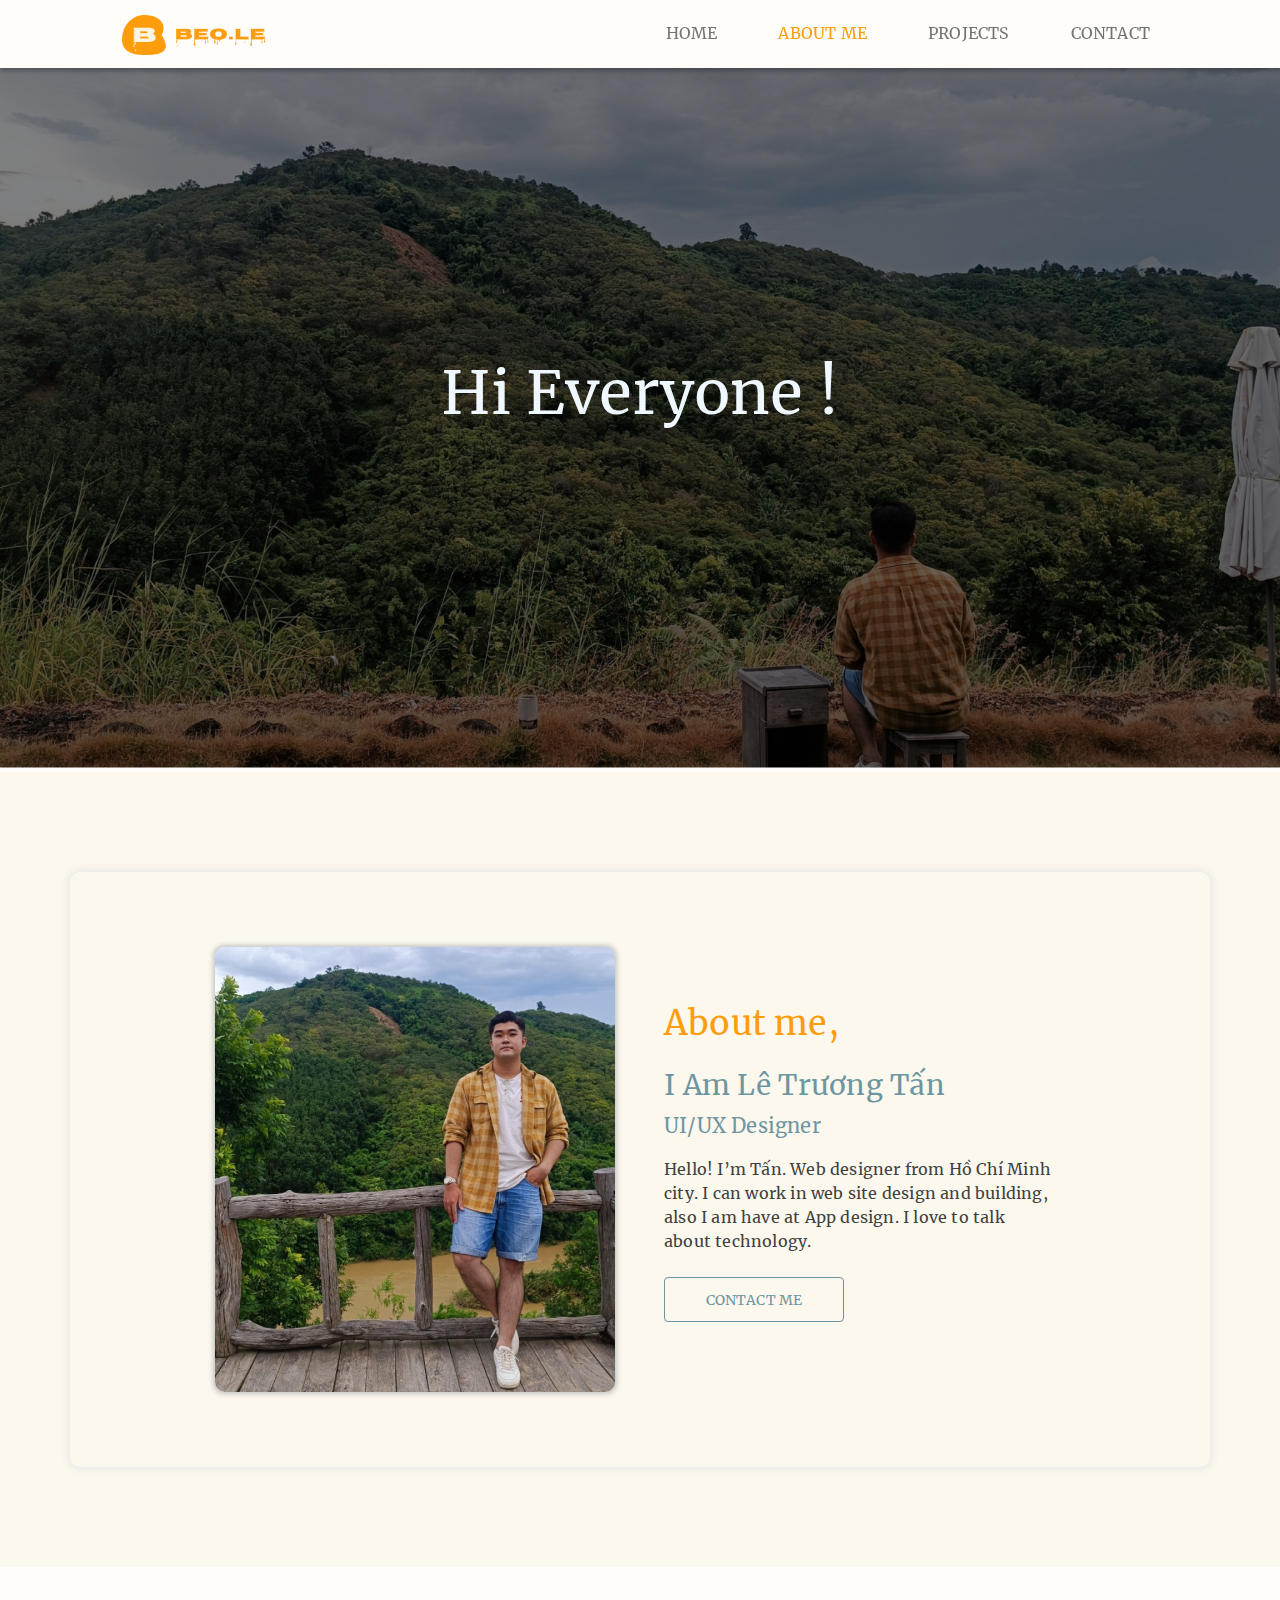
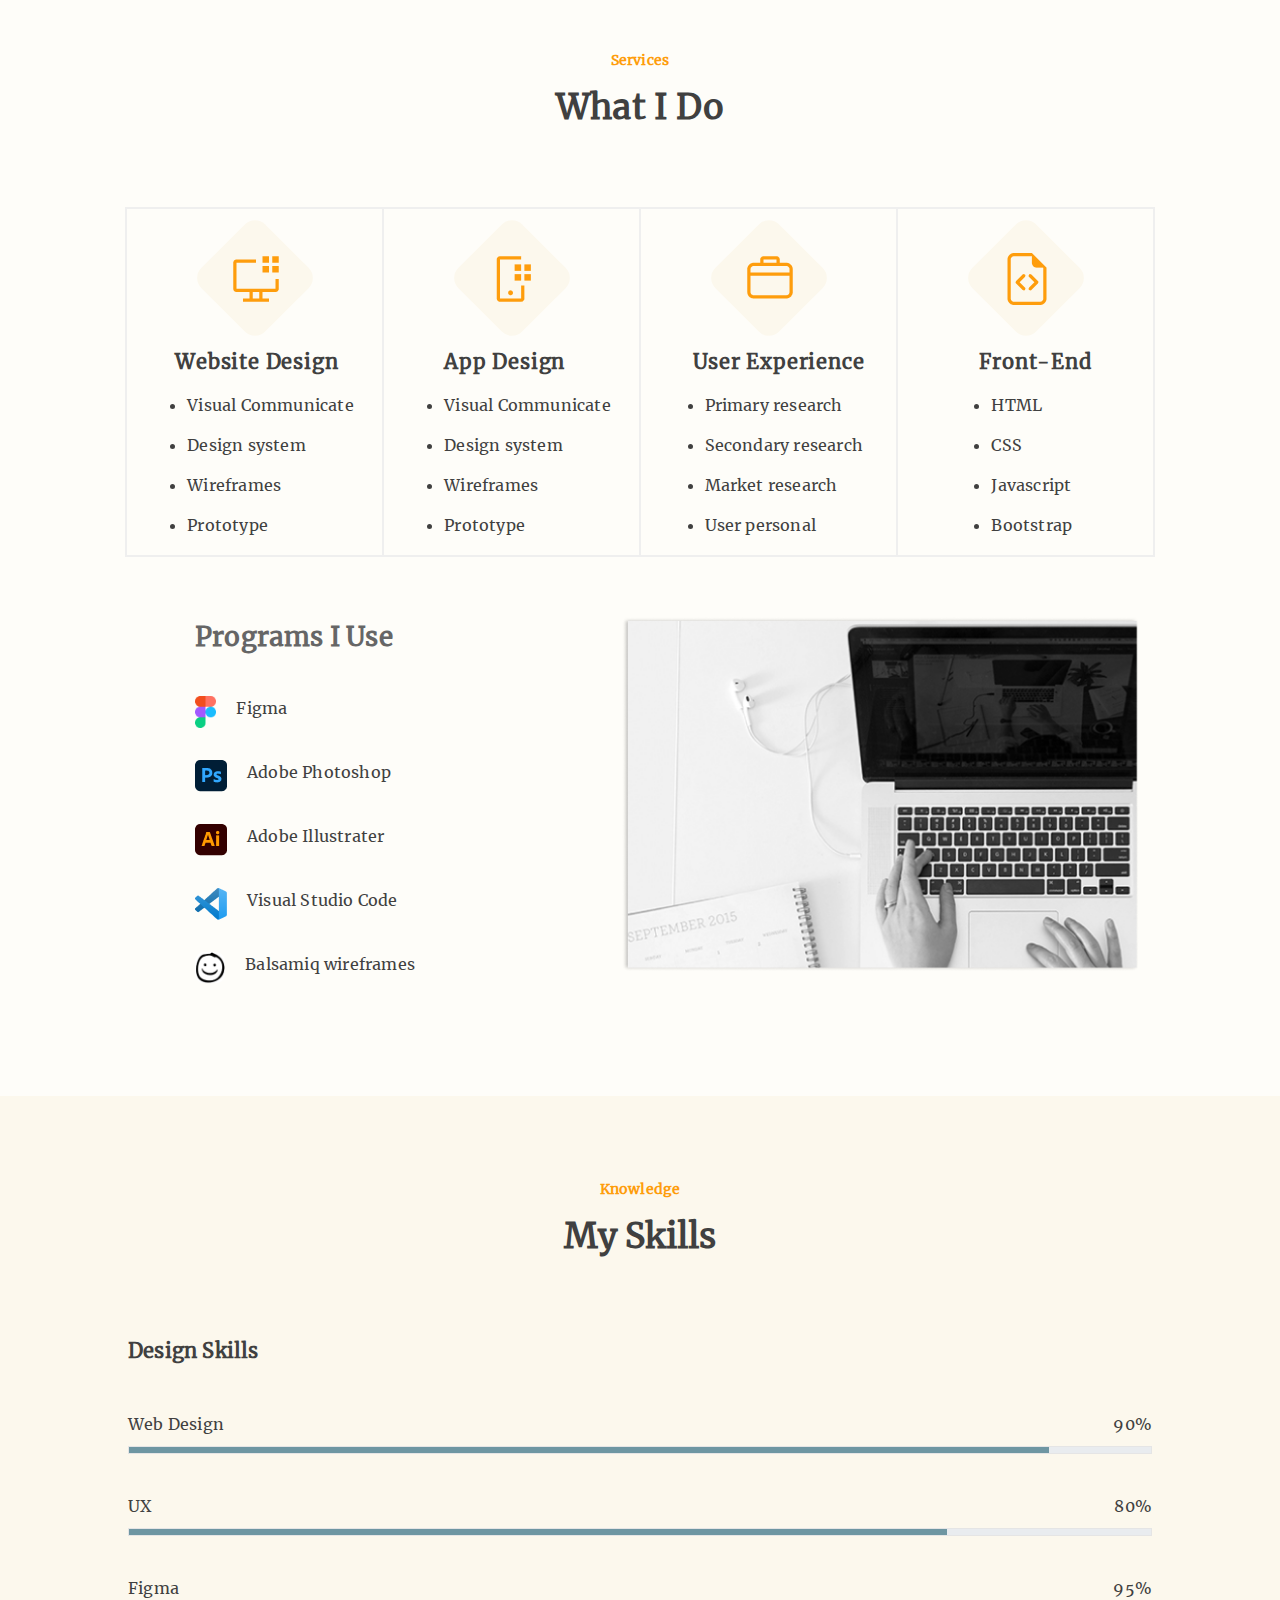
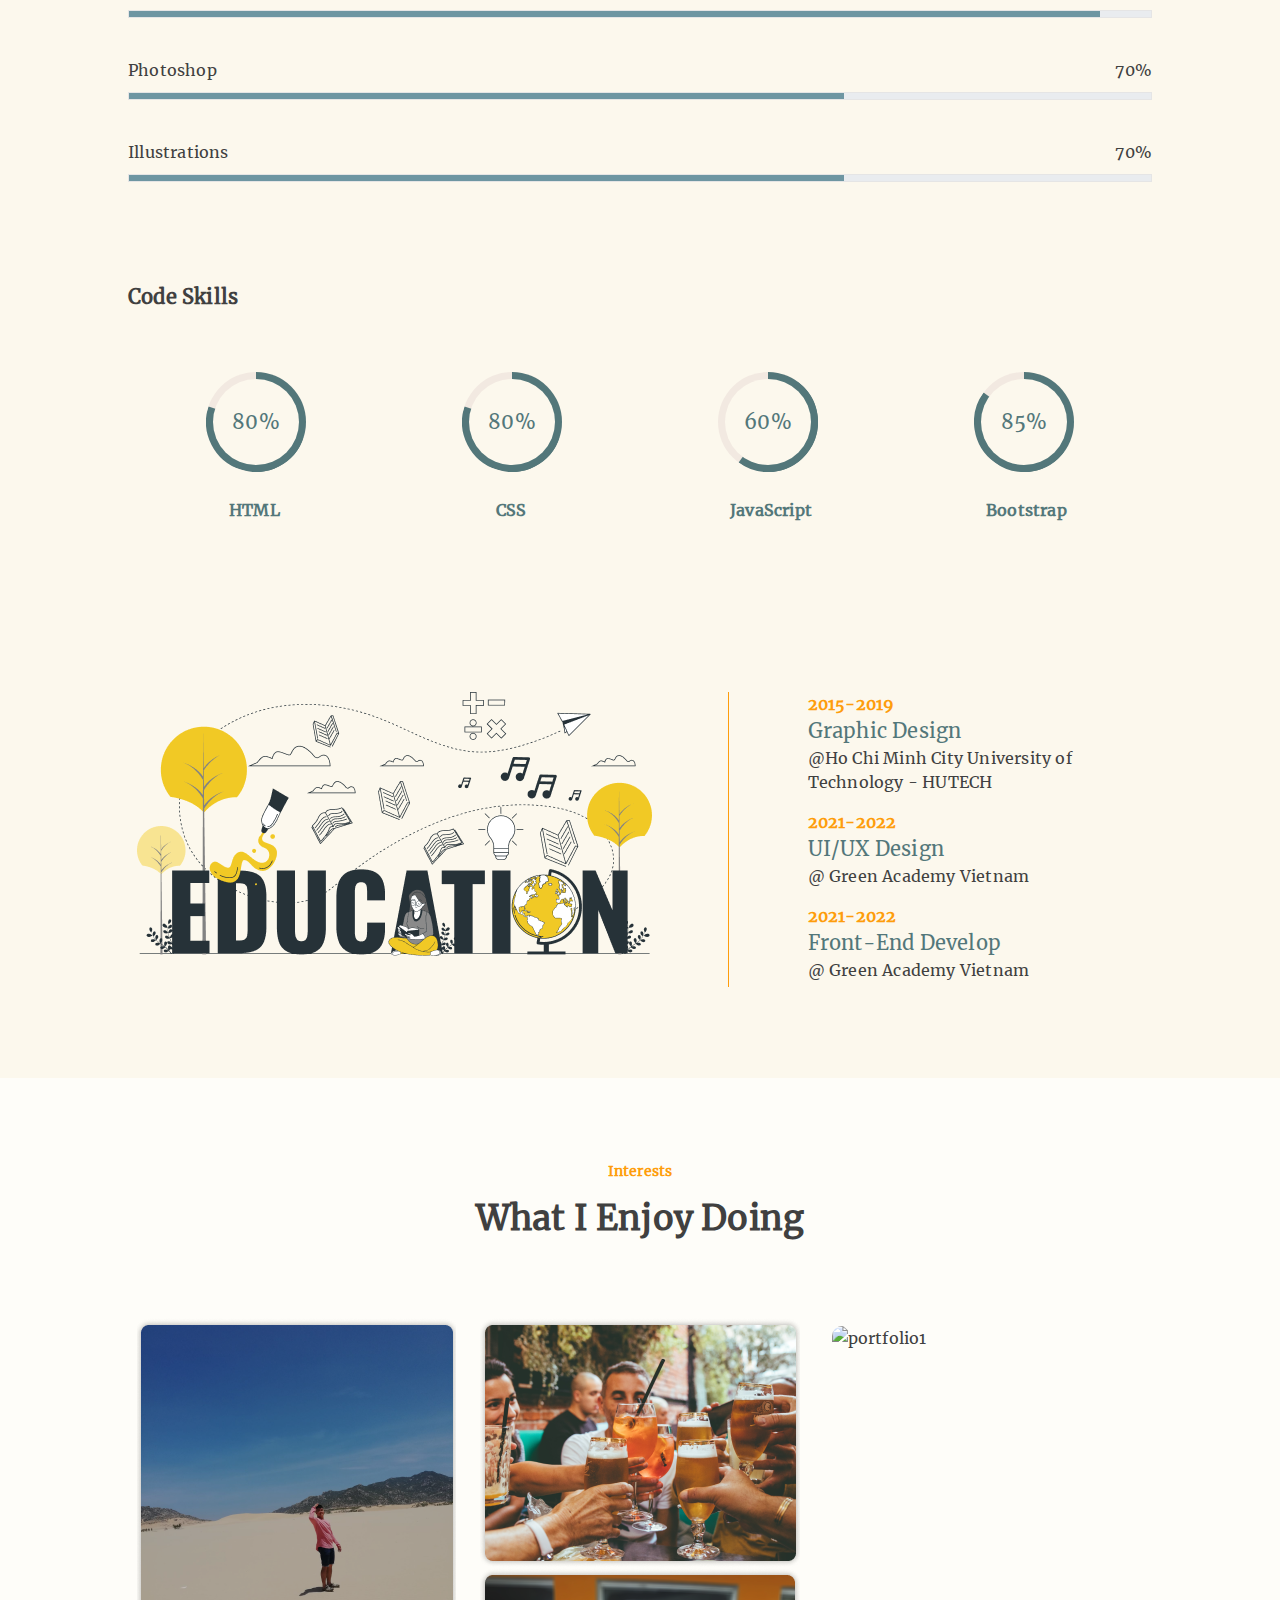
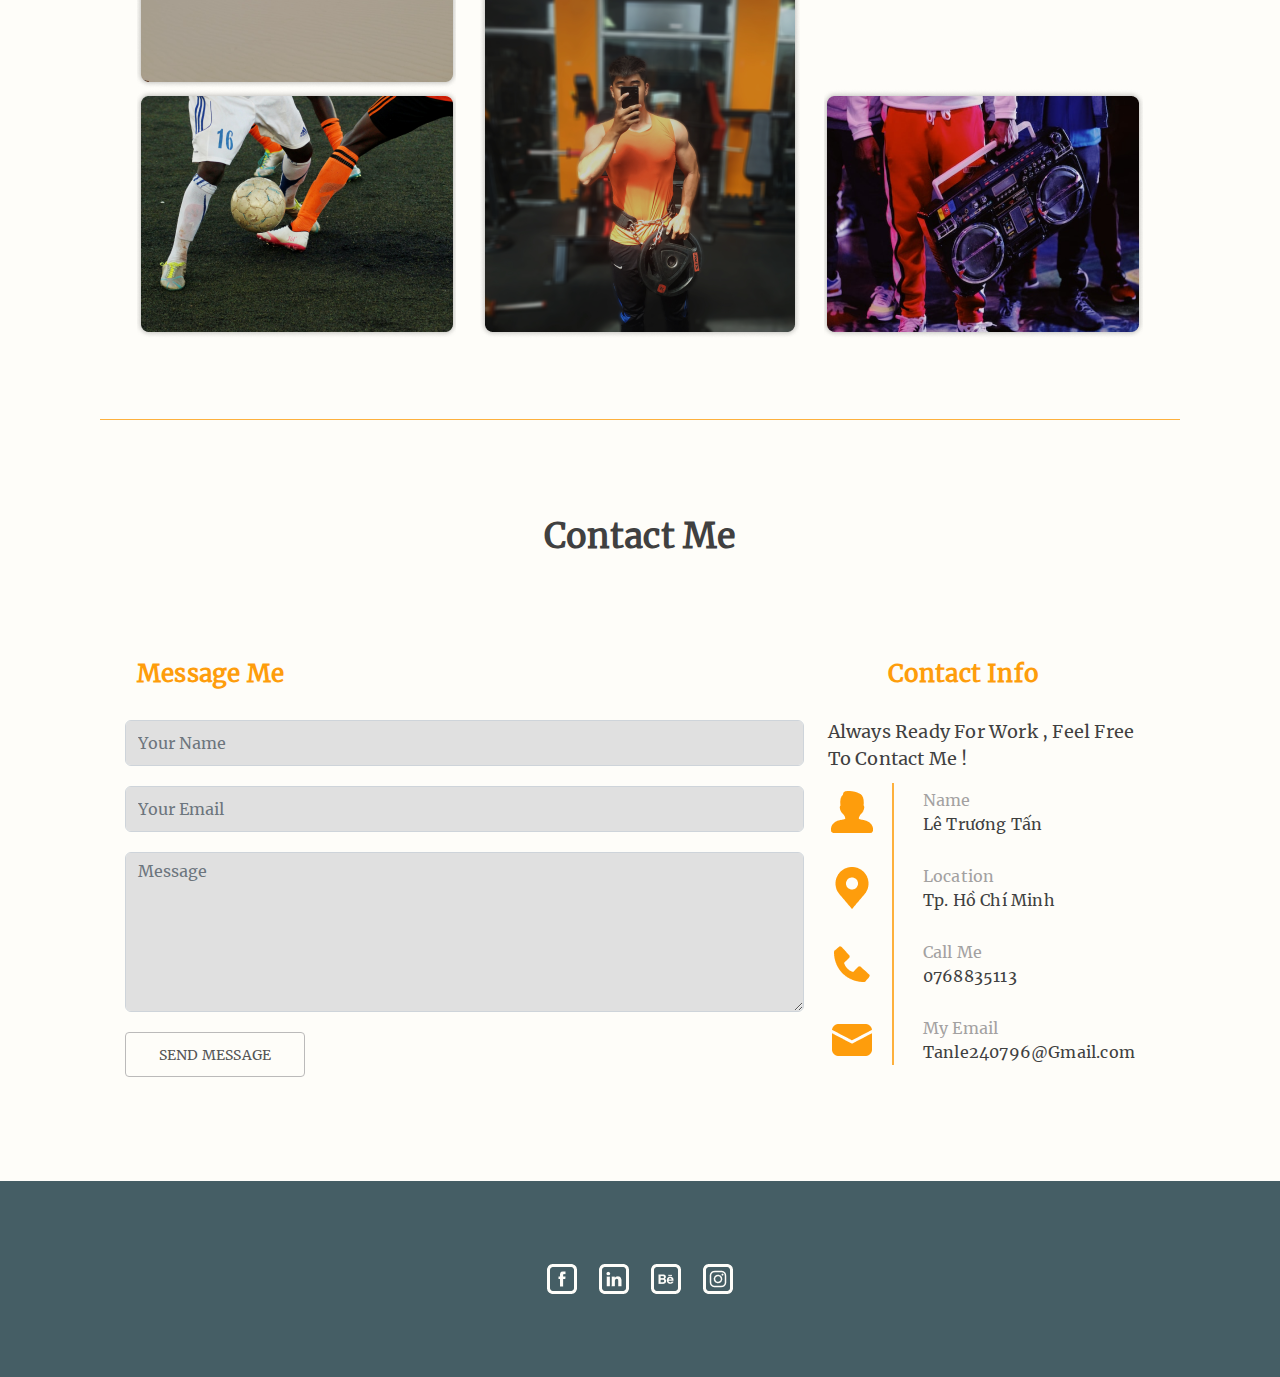
==== about.html @ ed3de480 "verson2" ====
<!DOCTYPE html>
<html lang="en">
<head>
    <meta charset="UTF-8">
    <meta http-equiv="X-UA-Compatible" content="IE=edge">
    <meta name="viewport" content="width=device-width, initial-scale=1.0">
    <link rel="stylesheet" href="css/bootstrap-reboot.min.css">
    <link rel="stylesheet" href="css/bootstrap.min.css">
    <link rel="stylesheet" href="css/about.css">
    <title>About Me</title>
</head>
<body>


    <!-- Menu -->
    <section class="menu-section sticky-top">
        <div class="container">
          <div class="menu">
  
            <nav class="navbar navbar-expand-lg navbar-light ">
              <div class="container">
                <a class="navbar-brand" href="#">
                  <img src="img/logo/Logo.png" alt="" width="148" height="40" class="d-inline-block align-text-top">
  
                </a>
                <button class="navbar-toggler" type="button" data-bs-toggle="collapse" data-bs-target="#navbarNav" aria-controls="navbarNav" aria-expanded="false" aria-label="Toggle navigation">
                  <span class="navbar-toggler-icon"></span>
                </button>
                <div class="collapse navbar-collapse" id="navbarNav">
                  <ul class="navbar-nav hover">
                    <li class="nav-item">
                      <a class="nav-link" aria-current="page" href="index.html">HOME</a>
                    </li>
                    <li class="nav-item">
                      <a class="nav-link active" href="#">ABOUT ME</a>
                    </li>
                    <li class="nav-item">
                      <a class="nav-link" href="portfolio.html">PROJECTS</a>
                    </li>
                    <li class="nav-item">
                      <a class="nav-link" href="contact.html">CONTACT</a>
                    </li>
                    
                  </ul>
                </div>
              </div>
            </nav>
  
          </div>
        </div>
      </section>
  
   <!-- end-Menu -->



   <!-- banner -->
   <section class="banner-about-section">
    <div class="container til">
      <p>Hi Everyone !</p>
    </div>
 </section>



   <!-- end-banner -->







      <!-- About me -->
      <section class="about-section section-gap-top-about">
        <div class="container x">
            <div class="about-me">
                <div class="row">
                    <div class=" col-sm-12 col-md-6 col-lg-6">
                        <img class="avatar" src="img/avatar/z3798910327463_bc097c1d2261347a740fd524692dc079 1.png" alt="">
                    </div>
                    <div class="col-sm-12 col-md-6 col-lg-6">
                      <div class="all-content container">
                        <div class="section-title">
                          <h1 class="title">
                            About me,
                          </h1>
                          <p class="title-tag">I Am Lê Trương Tấn</p>
                       
                          <p class="title-tag-sup">UI/UX Designer</p>
                          <p class="content">Hello! I’m Tấn. Web designer from Hồ Chí Minh city. I can work in web site design and building, also I am have at App design. I love to talk about technology.</p>
                        </div>
                        <div class="banner-btn">
                          <a class="btn-9" href="#contact"><span>CONTACT ME</span></a>
                        </div>
                      </div>
                    </div>
                </div>
            </div>
        </div>
      </section>
      <!-- End-About me -->

      <!-- service -->
      <div class="body-clip-path-polygon"></div>
   <section class="service-section section-gap-top"> 

    <div class="container">
      <div class="section-title text-center mb-80">
        <span class="title-tag">Services</span>
        <h2 class="title">
          What I Do
        </h2>
      </div>

      <div class="service mb-60">
        <div class="row">
          <div class="col-sm-6 col-lg-3 x">

            <div class="icon-hover">
              <img src="img/icon/web.png" alt="">
              <div class="bg-icon"> </div> 
            </div>
            
            <ul>
              <p class="til">Website Design</p>
              <li>
                <p>Visual Communicate</p>
              </li>
              <li>
                <p>Design system</p>
              </li>
              <li>
                <p>Wireframes</p>
              </li>
              <li>
                <p>Prototype</p>
              </li>
            </ul>

          </div>

          <div class="col-sm-6 col-lg-3 x">
            
            <div class="icon-hover">
              <img src="img/icon/app.png" alt="">
              <div class="bg-icon"> </div> 
            </div>
            
            <ul>
              <p class="til-app">App Design</p>
              <li>
                <p>Visual Communicate</p>
              </li>
              <li>
                <p>Design system</p>
              </li>
              <li>
                <p>Wireframes</p>
              </li>
              <li>
                <p>Prototype</p>
              </li>
            </ul>

          </div>
          <div class="col-sm-6 col-lg-3 x">
            
            <div class="icon-hover">
              <img src="img/icon/ux.png" alt="">
              <div class="bg-icon"> </div> 
            </div>
            
            <ul>
              <p class="til">User Experience</p>
              <li>
                <p>Primary research</p>
              </li>
              <li>
                <p>Secondary research</p>
              </li>
              <li>
                <p>Market research</p>
              </li>
              <li>
                <p>User personal</p>
              </li>
            </ul>

          </div>
          <div class="col-sm-6 col-lg-3 x">
            
            <div class="icon-hover">
              <img src="img/icon/front end.png" alt="">
              <div class="bg-icon"> </div> 
            </div>
            
            <ul>
              <p class="til">Front-End</p>
              <li>
                <p>HTML</p>
              </li>
              <li>
                <p>CSS</p>
              </li>
              <li>
                <p>Javascript</p>
              </li>
              <li>
                <p>Bootstrap</p>
              </li>
            </ul>

          </div>
        </div>
      </div>

      <div class="Program">
        <div class="row">

          <div class="col icon-text-pg">
            <p class="til-pg">Programs I Use</p>
            <div class="program">
                <img class="pg-icon" src="img/icon/logos_figma.png" alt=""><p>Figma</p>
            </div>
            <div class="program">
              <img class="pg-icon" src="img/icon/logos_adobe-photoshop.png" alt=""><p>Adobe Photoshop</p>
          </div>
          <div class="program">
            <img class="pg-icon" src="img/icon/logos_adobe-illustrator.png" alt=""><p>Adobe Illustrater</p>
        </div>
        <div class="program">
          <img class="pg-icon" src="img/icon/logos_visual-studio-code.png" alt=""><p>Visual Studio Code</p>
      </div>
      <div class="program">
        <img class="pg-icon" src="img/icon/Balsamiq-Wireframes-Thumbnail-Final-0 1.png" alt=""><p>Balsamiq wireframes</p>
    </div>
            
          </div>

          <div class="col banner-program">
            <img src="img/banner/about-02 1.png" alt="">
          </div>

        </div>
      </div>

    </div>
    </section>
        
      <!-- end-service -->





      <!-- my skill -->
      <section class="my-skill-section section-gap-top">
        <div class="container">
          
          <div class="section-title text-center mb-80">
            <span class="title-tag">Knowledge</span>
            <h2 class="title">
              My Skills
            </h2>
          </div>

          <div class="row">
            
            <div class="col-xs-12 col-md-12">
              
              <div class="percent-skills-design">
                <p class="skill-til">Design Skills</p>
                <div class="skills_area wow fadeIn">
                  <!-- SINGLE PROGRESS -->
                  <div class="single-progressbar">
                    <div class="skill_text">
                      <span>Web Design</span>
                      <span class="skill_per"> 90%</span>
                    </div>
                    <div class="progress">
                      <div class="progress-bar" role="progressbar" aria-valuenow="95" aria-valuemin="0" aria-valuemax="100" style="width: 90%;">
                      </div>
                    </div>
                  </div>
                  <!-- SINGLE PROGRESS -->
                  <div class="single-progressbar">
                    <div class="skill_text">
                      <span>UX</span>
                      <span class="skill_per">80%</span>
                    </div>
                    <div class="progress">
                      <div class="progress-bar" role="progressbar" aria-valuenow="98" aria-valuemin="0" aria-valuemax="100" style="width: 80%;">
                      </div>
                    </div>
                  </div>
                  <!-- SINGLE PROGRESS -->
                  <div class="single-progressbar">
                    <div class="skill_text">
                      <span>Figma</span>
                      <span class="skill_per">95%</span>
                    </div>
                    <div class="progress">
                      <div class="progress-bar" role="progressbar" aria-valuenow="95" aria-valuemin="0" aria-valuemax="100" style="width: 95%;">
                      </div>
                    </div>
                  </div>
                  <!-- SINGLE PROGRESS -->
                  <div class="single-progressbar">
                    <div class="skill_text">
                      <span>Photoshop</span>
                      <span class="skill_per">70%</span>
                    </div>
                    <div class="progress">
                      <div class="progress-bar" role="progressbar" aria-valuenow="99" aria-valuemin="0" aria-valuemax="100" style="width: 70%;">
                      </div>
                    </div>
                  </div>
                  <!-- SINGLE PROGRESS -->
                  <div class="single-progressbar">
                    <div class="skill_text">
                      <span>Illustrations</span>
                      <span class="skill_per">70%</span>
                    </div>
                    <div class="progress">
                      <div class="progress-bar" role="progressbar" aria-valuenow="99" aria-valuemin="0" aria-valuemax="100" style="width: 70%;">
                      </div>
                    </div>
                  </div>
      
                </div>
      
              </div>
            </div>
          </div>
          
            <div class="row">
              <div class="col">
                <p class="skill-til-code">Code Skills</p>
                <div class="percent-skills-code">
                  
                  <div class="progress-circle over50 p80">
                    <span>80%</span>
                    <p>HTML</p>
                    <div class="left-half-clipper">
                      <div class="first50-bar"></div>
                      <div class="value-bar"></div>
                    </div>
                  </div>

                  <div class="progress-circle over50 p80">
                    <span>80%</span>
                    <p class="css">CSS</p>
                    <div class="left-half-clipper">
                      <div class="first50-bar"></div>
                      <div class="value-bar"></div>
                    </div>
                  </div>

                  <div class="progress-circle over50 p60">
                    <span>60%</span>
                    <p class="js">JavaScript</p>
                    <div class="left-half-clipper">
                      <div class="first50-bar"></div>
                      <div class="value-bar"></div>
                    </div>
                  </div>

                  <div class="progress-circle over50 p85">
                    <span>85%</span>
                    <p class="bt">Bootstrap</p>
                    <div class="left-half-clipper">
                      <div class="first50-bar"></div>
                      <div class="value-bar"></div>
                    </div>
                  </div>

                  
                  
                
                  
                </div>
              </div>
            </div>
          

            <div class="row edu-section ">
              <div class="education">

                <div class="col-12 col-md-8">
                  <img src="img/banner/Frame 2180.png" alt="">
                

                </div>
                
                <div class="col-12 col-md-4">
                  <div class="school">
                    <a class="line"></a>
                    <div class="school-section-title">
                      <p class="edu-title-tag">2015-2019</p>
                      <p class="edu-title-tag-sup">Graphic Design</p>
                      <p class="edu-content">@Ho Chi Minh City University of Technology - HUTECH</p>
                    </div>
                    <div class="school-section-title">
                      <p class="edu-title-tag">2021-2022</p>
                      <p class="edu-title-tag-sup">UI/UX Design</p>
                      <p class="edu-content">@ Green Academy Vietnam</p>
                    </div>
                    <div class="school-section-title">
                      <p class="edu-title-tag">2021-2022</p>
                      <p class="edu-title-tag-sup">Front-End Develop</p>
                      <p class="edu-content">@ Green Academy Vietnam</p>
                    </div>
                  </div>
                </div>

              </div>     
            </div>
       
             
         



        </div>
      </section>

      <!-- end my skill -->





      <!-- Interests -->

      <section class="interests-section section-gap-top">
        <div class="container">
          <div class="section-title text-center mb-80">
            <span class="title-tag">Interests</span>
            <h2 class="title">
              What I Enjoy Doing
            </h2>
          </div>
          <div class="row gallery">

            <div class="col-lg-4  col-md-6">
              <div class="gallery-items image1">
                <div class="layer">
                  <p>Travel</p>
                </div>
                <img src="img/favorite/Rectangle 15.png" alt="portfolio1"></img>
              </div>
              <div class="gallery-items image2">
                <div class="layer">
                  <p>Football</p>
                </div>
                <img src="img/favorite/Rectangle 19.png" alt="portfolio1"></img>
              </div>
            </div>

            <div class="col-lg-4  col-md-6">
              <div class="gallery-items image3">
                <div class="layer">
                  <p>Party</p>
                </div>
                <img src="img/favorite/Rectangle 17.png" alt="portfolio1"></img>
              </div>
              <div class="gallery-items image4">
                <div class="layer">
                  <p>Gym</p>
                </div>
                <img src="img/favorite/Frame 38.png" alt="portfolio1"></img>
              </div>
            </div>

            <div class="col-lg-4  col-md-6">
              <div class="gallery-items image5">
                <div class="layer">
                  <p>Boxing</p>
                </div>
                <img src="img/favorite/da-_1_.gif" alt="portfolio1"></img>
              </div>
              <div class="gallery-items image6">
                <div class="layer">
                  <p>Music</p>
                </div>
                <img src="img/favorite/Rectangle 20.png" alt="portfolio1"></img>
              </div>
            </div>
          </div>
        </div>
      </section>



      <!-- END Interests -->


      <div class="container line-2"></div>

      <!-- Form contact -->

 <section class="form-contact-section section-gap-top" id="contact">
  <div class="container">
    <div class="section-title text-center mb-80">
      <h2 class="title">
        Contact Me
      </h2>
    </div>
    <div class="form-contact">
      <div class="row">
      
       
                  <div class="col-12 col-md-6 col-lg-8 form">
                      <p class="form-til">Message Me</p>
                      <div class="py-4">

                      <form id="contactForm">
                  
                          <div class="mb-3">
                          
                          <input class="form-control" id="name" type="text" placeholder="Your Name" />
                          </div>
                      
                      
                          <div class="mb-3">
                          
                          <input class="form-control" id="emailAddress" type="email" placeholder="Your Email" />
                          </div>
                      
                          
                          <div class="mb-3">
                          
                          <textarea class="form-control" id="message" type="text" placeholder="Message" style="height: 10rem;"></textarea>
                          </div>
                      
                          
                          <div class="d-grid">
                          <a class="btn-10" href="#"><span>Send Message</span></a>
                          </div>
                      
                      </form>
                      
                      </div>
                  </div>

                  <div class="col-12 col-md-6 col-lg-4 contact">
                      <p class="contact-til">Contact Info</p>
                      
                      <p class="sub-til">Always Ready For Work , Feel Free To Contact Me !</p>
                  
                      <div class="col-12"> 
                      <div class="info">
                          <div class="col-2 icon-contact">
                              <img src="img/icon/icon-park-solid_avatar.png">
                              <img src="img/icon/carbon_location-filled.png">
                              <img src="img/icon/bxs_phone.png">
                              <img src="img/icon/fluent_mail-24-filled.png">
                              
                          </div>
                          <div class="col-2">
                              <div class="line"></div>
                          </div>
                          <div class="col-8">
                          <div class="info-contact">
                              <p class="til-info">Name</p>
                              <p>Lê Trương Tấn</p>
                          </div>
                          <div class="info-contact">
                              <p class="til-info">Location</p>
                              <p>Tp. Hồ Chí Minh</p>
                          </div>
                          <div class="info-contact">
                              <p class="til-info">Call Me</p>
                              <p>0768835113</p>
                          </div>
                          <div class="info-contact">
                              <p class="til-info">My Email</p>
                              <p>Tanle240796@Gmail.com</p>
                          </div>
                          </div>
                      </div>
                      </div>
                  </div>
         
      </div>
    </div>

  </div>

</section>

<!-- end form contact -->


    <section class="footer-section section-gap-top"> 
      <div class="container icon-footer">
        <a href="https://www.facebook.com/profile.php?id=100071644967034"><img src="img/icon-footer/fb.png" alt=""></a>
        <a href=""><img src="img/icon-footer/link.png" alt=""></a>
        <a href=""><img src="img/icon-footer/be.png" alt=""></a>
        <a href=""><img src="img/icon-footer/in.png" alt=""></a>
      </div>

    </section>











    <script src="js/bootstrap.min.js"></script>

</body>
---- css/about.css ----
* {
    margin: 0;
    padding: 0;
    -webkit-box-sizing: border-box;
    box-sizing: border-box;
    transition: all 0.5s cubic-bezier(0.075, 0.82, 0.165, 1);
}
@font-face{
    src: url(../font/Merriweather-Regular.ttf);
    font-family: Merriweather;
}
body{
    font-family: 'Merriweather';
    font-style: normal;
    background-color: #FEFDF9;
    color: #404040;
    letter-spacing: 0.0125em;
    font-weight: 300px;
    
}

.section-gap-top {
    padding-top: 80px;
    padding-bottom: 80px;
}
.section-gap-top-about{
    padding-top: 100px;
    padding-bottom: 100px;

}
.mb-80 {
    margin-bottom: 80px;
}
.mb-60{
    margin-bottom: 60px;
}
/* .body-clip-path-polygon{
    position: absolute;
    z-index: -2;
    width: 100%;
    background-color:#FE9D0C;
    -webkit-clip-path: polygon(65% 0, 0 0, 0 100%);
    clip-path: polygon(38% 0, 0 0, 0 100%);
    height: 1060px;
} */


/* Menu */

.menu-section{
    box-shadow: 0px 3px 4px rgba(0, 0, 0, 0.25);
    background-color:#FEFDF9;
}
.menu{
    max-width: 1060px;
    margin: auto;
}
.menu .navbar-collapse {

    justify-content: flex-end;
    
}
.nav-item a{
    font-weight: 400;
    font-size: 16px;
    letter-spacing: 0.0125em;
}
.nav-item{
    padding-left: 45px;
    text-align: center;
}
.hover a:hover{
    color:#FE9D0C !important;
  }

.hover li > a:after{
    content: '';
    display: block;
    height: 1.5px;
    background: #FE9D0C ;
    transform: scaleX(0);
    transition: transform .3s;
}
.hover li > a:hover:after{
    transform: scaleX(1);
    transition: transform .3s;
}
.active{
    color: #FE9D0C  !important;
}

/* end Menu */

/* banner about */
.banner-about-section{
  background-image: url(../img/banner/banner-about-me.png);
  background-size: cover;
  background-position: center center;
  position: relative;
  height: 700px;
  background-repeat: no-repeat;
}
.banner-about-section .til{
  display: flex;
  justify-content: center;
}
.banner-about-section p{
  font-size: 60px;
  color: aliceblue;
  padding-top: 280px;
}
/* end- banner about */


/* about-me */
.about-section{
    background-color: #FCF8ED;
    margin-top: 4px;
}
.about-section .x{
  height: 595px;
  align-items: center;
  display: flex;
  box-shadow: 0px 0px 10px 0.5px #e4e4e4;
  border-radius: 10px;
}
.about-me{
    max-width: 850px;
    margin: auto;
}
.avatar{
  box-shadow: 0px 0px 5px 1.5px #c4c4c4;
  border-radius: 10px;
}

.about-me .section-title .title-tag {
    font-weight: 500;
    font-size: 28px;
    letter-spacing: 0.01em;
    color: #6E96A2;
    
}
.about-me .section-title .title {
    font-weight: 500;
    font-size: 34px;
    margin-top: 16px;
    color: #FE9D0C;
    padding: 40px 0px 24px 0px;
 }
 .about-me .section-title .title-tag-sup {
    font-weight: 400;
    font-size: 20px;
    letter-spacing: 0.01em;
    color: #6E96A2; 
}
.about-me .content{
    font-weight: lighter;
    color: #404040;
}

/* end anout-me */


/* service-section */

.service-section {
    position: relative;
    z-index: 2;
}




.section-title .title-tag {
    font-weight: 700;
    font-size: 14px;
    line-height: 20px;
    letter-spacing: 0.01em;
    color: #FE9D0C;
}
.section-title .title {
    font-weight: 700;
    font-size: 34px;
    line-height: 40px;
    margin-top: 16px;
 }

 
.service .row { 
    border: 1px solid #efefef;
    background-color:#FEFDF9;
    margin: auto;
    max-width: 1030px;
}
.service .x{
    border: 1px solid #efefef;
    height: 348px;
    display: flex;
    flex-direction: column;
    align-items: center;
 }

.service .icon-hover{
    margin: 24px ;
}
.service .bg-icon{
    width: 90px;
    height: 90px;
    background-color:#FCF8ED;
    border-radius: 14px;
    transition: 0.5s ease;
    transform: rotate(45deg);
    z-index: 0;
  }
  .service .icon-hover img {
    position: absolute;
    margin-left: 20px;
    margin-top: 20px;
    z-index: 1;
  }
  .service .til{
    font-weight: 400;
    font-size: 20px;
    font-weight:600;
    letter-spacing: 0.04em;
    margin-left: -12px;
  }
  .service .til-app{
    font-weight: 400;
    font-size: 20px;
    font-weight:600;
    letter-spacing: 0.04em;
  }


  .Program .row{
    margin: auto;
    max-width: 1030px;
  }
  .icon-text-pg{
    display: flex;
    flex-direction: column;
    justify-content: center;
    padding-left: 70px;
}
.til-pg{
    color: #666666;
    font-weight: 700;
    font-size: 26px;
    margin-bottom: 40px;

 }
 .program{
    display: flex;
    margin-bottom: 24px;
 }
 .pg-icon {
    margin-right: 20px;
    height: 32px;
}

 .banner-program{
    max-width: 545px;
 }
 .banner-program img{
    width: -webkit-fill-available;
 }
 .icon-hover:hover .bg-icon{
    transform: none;
    transition: 0.1s;
  }


  /* end-service-section */






/* my skill */
  /* design */
.my-skill-section{
  background-color: #FCF8ED;
}
.percent-skills-design{
  max-width: 1024px;
  margin: auto;
}


.skills_area .single-progressbar {
  position: relative;
  margin: 0 0 30px;
}

.skills_area .single-progressbar .skill-text {
  position: relative;
  z-index: 1;
  margin: 0 0 5px;
}

.skills_area .single-progressbar .skill-text span {
  position: relative;
  top: 0;
  left: 0;
  font-weight: 400;
  color: #000000;
  line-height: 18px;
  font-size: 14px;
  text-transform: uppercase;
}

.skills_area .single-progressbar .skill-text .skill-per {
  position: absolute;
  top: 0;
  left: inherit;
  right: 0px;
  font-size: 14px;
  font-weight: 400;
  color: #000000;
  line-height: 18px;
}

.skills_area .single-progressbar .progress {
  box-shadow: none;
  border-radius: 0px;
  height: 8px;
  position: relative;
  margin: 0 0 40px;
  border: 1px solid #e5e5e5;
}

.skills_area .single-progressbar .progress .progress-bar {
  background-color: #6E96A2;
  box-shadow: none;
  -webkit-transition: all 1.5s ease-in-out;
  -o-transition: all 1.5s ease-in-out;
  -moz-transition: all 1.5s ease-in-out;
  transition: all 1.5s ease-in-out;
}

.skill_per {
  position: absolute;
  right: 0;
}

.skill_text {
  float: left;
  height: auto;
  margin: 0 0 10px;
  position: relative;
  width: 100%;
}
.skill-til{
  font-size: 20px;
  font-weight:bold;
  margin-bottom: 46px;
}

  /* end-design */



  /* code */

  .skill-til-code{
    max-width: 1024px;
    margin: auto;
    font-size: 20px;
  font-weight:bold;
  padding-top: 60px;
  }
  .progress-circle .css{
    left: 34px;
  }
  .progress-circle .js{
    left: 12px;
  }
  .progress-circle .bt{
    left: 12px;
  }
  

  .progress-circle p{
    position: absolute;
    top: 88px;
    left: 23px;
    font-size: 16px;
    font-weight: bold;
    color:#53777A;
  }

  .percent-skills-code{
   max-width: 1024px;
   margin: auto;
   display: flex;
   justify-content: space-around;
  }
  .progress-circle {
    font-size: 20px;
    margin: 20px;
    position: relative; /* so that children can be absolutely positioned */
    padding: 0;
    width: 5em;
    height: 5em;
    background-color: #F2E9E1; 
    border-radius: 50%;
    line-height: 5em;
       float: left;
       margin-top: 60px;
  }
  
  .progress-circle:after{
     border: none;
     position: absolute;
     top: 0.35em;
     left: 0.35em;
     text-align: center;
     display: block;
     border-radius: 50%;
     width: 4.3em;
     height: 4.3em;
     background-color: #FCF8ED;
     content: " ";
  }
  /* Text inside the control */
  .progress-circle span {
     position: absolute;
     line-height: 5em;
     width: 5em;
     text-align: center;
     display: block;
     color: #53777A;
     z-index: 2;
  }

  .left-half-clipper { 
    /* a round circle */
    border-radius: 50%;
    width: 5em;
    height: 5em;
    position: absolute; /* needed for clipping */
    clip: rect(0, 5em, 5em, 2.5em); /* clips the whole left half*/ 
  }
  /* when p>50, don't clip left half*/
  .progress-circle.over50 .left-half-clipper {
    clip: rect(auto,auto,auto,auto);
  }
  .value-bar {
    /*This is an overlayed square, that is made round with the border radius,
    then it is cut to display only the left half, then rotated clockwise
    to escape the outer clipping path.*/ 
    position: absolute; /*needed for clipping*/
    clip: rect(0, 2.5em, 5em, 0);
    width: 5em;
    height: 5em;
    border-radius: 50%;
    border: 0.45em solid #53777A; /*The border is 0.35 but making it larger removes visual artifacts */
    /*background-color: #4D642D;*/ /* for debug */
    box-sizing: border-box;
   
  }
  /* Progress bar filling the whole right half for values above 50% */
  .progress-circle.over50 .first50-bar {
    /*Progress bar for the first 50%, filling the whole right half*/
    position: absolute; /*needed for clipping*/
    clip: rect(0, 5em, 5em, 2.5em);
    background-color: #53777A;
    border-radius: 50%;
    width: 5em;
    height: 5em;
  }
  .progress-circle:not(.over50) .first50-bar{ display: none; }


  /* Progress bar rotation position */
.progress-circle.p0 .value-bar { display: none; }
.progress-circle.p1 .value-bar { transform: rotate(4deg); }
.progress-circle.p2 .value-bar { transform: rotate(7deg); }
.progress-circle.p3 .value-bar { transform: rotate(11deg); }
.progress-circle.p4 .value-bar { transform: rotate(14deg); }
.progress-circle.p5 .value-bar { transform: rotate(18deg); }
.progress-circle.p6 .value-bar { transform: rotate(22deg); }
.progress-circle.p7 .value-bar { transform: rotate(25deg); }
.progress-circle.p8 .value-bar { transform: rotate(29deg); }
.progress-circle.p9 .value-bar { transform: rotate(32deg); }
.progress-circle.p10 .value-bar { transform: rotate(36deg); }
.progress-circle.p11 .value-bar { transform: rotate(40deg); }
.progress-circle.p12 .value-bar { transform: rotate(43deg); }
.progress-circle.p13 .value-bar { transform: rotate(47deg); }
.progress-circle.p14 .value-bar { transform: rotate(50deg); }
.progress-circle.p15 .value-bar { transform: rotate(54deg); }
.progress-circle.p16 .value-bar { transform: rotate(58deg); }
.progress-circle.p17 .value-bar { transform: rotate(61deg); }
.progress-circle.p18 .value-bar { transform: rotate(65deg); }
.progress-circle.p19 .value-bar { transform: rotate(68deg); }
.progress-circle.p20 .value-bar { transform: rotate(72deg); }
.progress-circle.p21 .value-bar { transform: rotate(76deg); }
.progress-circle.p22 .value-bar { transform: rotate(79deg); }
.progress-circle.p23 .value-bar { transform: rotate(83deg); }
.progress-circle.p24 .value-bar { transform: rotate(86deg); }
.progress-circle.p25 .value-bar { transform: rotate(90deg); }
.progress-circle.p26 .value-bar { transform: rotate(94deg); }
.progress-circle.p27 .value-bar { transform: rotate(97deg); }
.progress-circle.p28 .value-bar { transform: rotate(101deg); }
.progress-circle.p29 .value-bar { transform: rotate(104deg); }
.progress-circle.p30 .value-bar { transform: rotate(108deg); }
.progress-circle.p31 .value-bar { transform: rotate(112deg); }
.progress-circle.p32 .value-bar { transform: rotate(115deg); }
.progress-circle.p33 .value-bar { transform: rotate(119deg); }
.progress-circle.p34 .value-bar { transform: rotate(122deg); }
.progress-circle.p35 .value-bar { transform: rotate(126deg); }
.progress-circle.p36 .value-bar { transform: rotate(130deg); }
.progress-circle.p37 .value-bar { transform: rotate(133deg); }
.progress-circle.p38 .value-bar { transform: rotate(137deg); }
.progress-circle.p39 .value-bar { transform: rotate(140deg); }
.progress-circle.p40 .value-bar { transform: rotate(144deg); }
.progress-circle.p41 .value-bar { transform: rotate(148deg); }
.progress-circle.p42 .value-bar { transform: rotate(151deg); }
.progress-circle.p43 .value-bar { transform: rotate(155deg); }
.progress-circle.p44 .value-bar { transform: rotate(158deg); }
.progress-circle.p45 .value-bar { transform: rotate(162deg); }
.progress-circle.p46 .value-bar { transform: rotate(166deg); }
.progress-circle.p47 .value-bar { transform: rotate(169deg); }
.progress-circle.p48 .value-bar { transform: rotate(173deg); }
.progress-circle.p49 .value-bar { transform: rotate(176deg); }
.progress-circle.p50 .value-bar { transform: rotate(180deg); }
.progress-circle.p51 .value-bar { transform: rotate(184deg); }
.progress-circle.p52 .value-bar { transform: rotate(187deg); }
.progress-circle.p53 .value-bar { transform: rotate(191deg); }
.progress-circle.p54 .value-bar { transform: rotate(194deg); }
.progress-circle.p55 .value-bar { transform: rotate(198deg); }
.progress-circle.p56 .value-bar { transform: rotate(202deg); }
.progress-circle.p57 .value-bar { transform: rotate(205deg); }
.progress-circle.p58 .value-bar { transform: rotate(209deg); }
.progress-circle.p59 .value-bar { transform: rotate(212deg); }
.progress-circle.p60 .value-bar { transform: rotate(216deg); }
.progress-circle.p61 .value-bar { transform: rotate(220deg); }
.progress-circle.p62 .value-bar { transform: rotate(223deg); }
.progress-circle.p63 .value-bar { transform: rotate(227deg); }
.progress-circle.p64 .value-bar { transform: rotate(230deg); }
.progress-circle.p65 .value-bar { transform: rotate(234deg); }
.progress-circle.p66 .value-bar { transform: rotate(238deg); }
.progress-circle.p67 .value-bar { transform: rotate(241deg); }
.progress-circle.p68 .value-bar { transform: rotate(245deg); }
.progress-circle.p69 .value-bar { transform: rotate(248deg); }
.progress-circle.p70 .value-bar { transform: rotate(252deg); }
.progress-circle.p71 .value-bar { transform: rotate(256deg); }
.progress-circle.p72 .value-bar { transform: rotate(259deg); }
.progress-circle.p73 .value-bar { transform: rotate(263deg); }
.progress-circle.p74 .value-bar { transform: rotate(266deg); }
.progress-circle.p75 .value-bar { transform: rotate(270deg); }
.progress-circle.p76 .value-bar { transform: rotate(274deg); }
.progress-circle.p77 .value-bar { transform: rotate(277deg); }
.progress-circle.p78 .value-bar { transform: rotate(281deg); }
.progress-circle.p79 .value-bar { transform: rotate(284deg); }
.progress-circle.p80 .value-bar { transform: rotate(288deg); }
.progress-circle.p81 .value-bar { transform: rotate(292deg); }
.progress-circle.p82 .value-bar { transform: rotate(295deg); }
.progress-circle.p83 .value-bar { transform: rotate(299deg); }
.progress-circle.p84 .value-bar { transform: rotate(302deg); }
.progress-circle.p85 .value-bar { transform: rotate(306deg); }
.progress-circle.p86 .value-bar { transform: rotate(310deg); }
.progress-circle.p87 .value-bar { transform: rotate(313deg); }
.progress-circle.p88 .value-bar { transform: rotate(317deg); }
.progress-circle.p89 .value-bar { transform: rotate(320deg); }
.progress-circle.p90 .value-bar { transform: rotate(324deg); }
.progress-circle.p91 .value-bar { transform: rotate(328deg); }
.progress-circle.p92 .value-bar { transform: rotate(331deg); }
.progress-circle.p93 .value-bar { transform: rotate(335deg); }
.progress-circle.p94 .value-bar { transform: rotate(338deg); }
.progress-circle.p95 .value-bar { transform: rotate(342deg); }
.progress-circle.p96 .value-bar { transform: rotate(346deg); }
.progress-circle.p97 .value-bar { transform: rotate(349deg); }
.progress-circle.p98 .value-bar { transform: rotate(353deg); }
.progress-circle.p99 .value-bar { transform: rotate(356deg); }
.progress-circle.p100 .value-bar { transform: rotate(360deg); }
  /* end-code */




  /* education */
  .edu-section{
    margin-top: 200px;
  }
  .education{
    max-width: 1030px;
    margin: auto;
    display: flex;
  }
  .education .line{
    position: absolute;
    left: 55%;
    width: 1px;
    height: 295px;
    background-color:#FE9D0C;
    margin-left: 24px;
  }
  .edu-title-tag{
    color: #FE9D0C;
    font-weight: bold;
    margin-bottom: 0px;
  }
  .edu-title-tag-sup{
    font-size: 20px;
    color: #53777A;
    margin-bottom: 0px;
  }


  /* end-education */

/* end my skill */




/* Interests  */
  .gallery{
    max-width: 1030px;
    margin: auto;
  }
  .image5 img{
    padding: 8px;
    width: 324px;
    height: 371px;
    border-radius: 18px;
  }
  .gallery-items {
    overflow: hidden;
    position: relative;
    display: flex;
    justify-content: center;
    align-items: center;
  }

  .gallery-items .layer {
    opacity: 0;
    position: absolute;
    display: flex;
    justify-content: center;
    align-items: center;
    width: 10px;
    height: 90%;
    background:#e5e5e5;
    color:#e48c09;
    transition: all 0.9s ease;
    border-radius: 12px;
  }
  .gallery-items .layer p {
    transition: all 0.9s ease;
    transform: scale(0.1);
    font-size: 32px;
    font-weight: bolder;
  }
  
  .gallery-items:hover .layer {
    opacity: 0.6;
    width: 90%;
    transition: all 0.5s ease;
  }
  .gallery-items:hover .layer p {
    transform: scale(1);
    transition: all 0.9s ease;
  }


/* End-Interests  */


   /* form contact */


   .form-contact{
    max-width: 1030px;
    margin: auto;
}
.form-control{
    background-color: #E0E0E0;
    margin-bottom: 20px;
    height: 46px;
    color: #e48c09;
  }
.form-til{
    font-size: 24px;
    color: #FE9D0C;
    font-weight: 600;
    margin-left: 12px;
    margin-bottom: 4px;
    margin-top: 20px;
}
.contact-til{
    font-size: 24px;
    color: #FE9D0C;
    font-weight: 600;
    margin-bottom: 26px;
    margin-left: 60px;
    margin-top: 20px;
}
.contact .sub-til{
    font-size: 18px;
}
.col-12 .info{
    display: flex;
}
.col-2 .icon-contact{
    display: inline-grid;
  }
  .icon-contact img{
    margin-bottom: 28px;
  }
  .col-2 .line{
    width: 2px;
    background:#FEB13D;
    height: 282px;
    margin-top: -5px;
    margin-left: 10px;
  }
  
  .info-contact{
    margin-left: -14px;
    margin-bottom: 28px;
  }
  .til-info{
    color: #a3a1a1;
    margin-bottom: 0px;
  }



/* end form contact */


  .footer-section{
    background-color:#455E65;
  }
  .icon-footer{
    justify-content: center;
    display: flex;
  }
  .icon-footer a{
    padding: 0px 8px;
  }


  .line-2{
    width: 1080px;
    height: 1px;
    background-color:#FEB13D;
  }



























@media (max-width: 992px){
    .about-me .avatar{
        width: 347px;
        height: 400px
    }
    .education img{
      width: 382px;
      height: 298px;
    }
}
@media (max-width: 768px){
  .education{
    display: flex;
    flex-direction: column;

  }
  .school{
    margin-top: 24px;
  }
  .education .line {
   display: none;
}
.edu-section {
  margin-top: 160px;
}
.education img{
  width: 422px;
  height: 298px;
}

}
@media (max-width: 576px){
  .percent-skills-code{
    display: block;
  }
  .education img{
    width: 362px;
    height: 298px;
  }
  .py-4{
    width: 350px;
  }
  .line-2{
    width: 370px;
   
  }
  
}














/* button hover */
.d-grid .btn-10{
  border: 1px solid #bbbaba;
  color: #555555
  
}
.d-grid .btn-10:hover {
  color: #ffffff;
  border: 1px solid #FEB13D;
}
.banner-btn{
  margin-top: 24px;
}

.btn-10 {
  text-decoration: none;
  line-height: 45px;
  color: black;
  text-align: center;
  font-size: 14px;
}
.btn-10 {
  position: relative;
  display: block;
  overflow: hidden;
  width: 100%;
  height: 45px;
  max-width: 180px;
  text-transform: uppercase;
  border: 1px solid #ffffff;
  border-radius: 4px;
  color: #ffffff;
  transition: 0.7s ease-in-out;
  z-index: 1
}
.btn-10:before, .btn-10:after,
.btn-10 span:before,
.btn-10 span:after {
  content: "";
  position: absolute;
  top: 0;
  left: 0;
  width: 0;
  height: 80px;
  background-color: rgba(254, 157, 12, 0.623);
  transition: 0.4s;
  z-index: -1
}
.btn-10:after,
.btn-10 span:before {
  left: auto;
  right: 0;
}
.btn-10 span:before,
.btn-10 span:after {
  transition-delay: 0.4s;
}
.btn-10:hover {
  color: #2b2b2b;
  border: 1px solid #FEB13D;
}
.btn-10:hover:before, .btn-10:hover:after,
.btn-10:hover span:before,
.btn-10:hover span:after {
  width: 250px;
}
.btn-10:active {
  background-color: #FEB13D;
}

@-webkit-keyframes criss-cross-left {
  0% {
    left: -20px;
  }
  50% {
    left: 50%;
    width: 20px;
    height: 20px;
  }
  100% {
    left: 50%;
    width: 375px;
    height: 375px;
  }
}

@keyframes criss-cross-left {
  0% {
    left: -20px;
  }
  50% {
    left: 50%;
    width: 20px;
    height: 20px;
  }
  100% {
    left: 50%;
    width: 375px;
    height: 375px;
  }
}
@-webkit-keyframes criss-cross-right {
  0% {
    right: -20px;
  }
  50% {
    right: 50%;
    width: 20px;
    height: 20px;
  }
  100% {
    right: 50%;
    width: 375px;
    height: 375px;
  }
}
@keyframes criss-cross-right {
  0% {
    right: -20px;
  }
  50% {
    right: 50%;
    width: 20px;
    height: 20px;
  }
  100% {
    right: 50%;
    width: 375px;
    height: 375px;
  }
}

/* end-button hover */


/* button 9 hover  */

.btn-9 {
  text-decoration: none;
  line-height: 45px;
  color: black;
  text-align: center;
  font-size: 14px;
}
.btn-9 {
  position: relative;
  display: block;
  overflow: hidden;
  width: 100%;
  height: 45px;
  max-width: 180px;
  text-transform: uppercase;
  border: 1px solid #6E96A2;
  border-radius: 4px;
  color: #6E96A2;
  transition: 0.7s ease-in-out;
  z-index: 1
}
.btn-9:before, .btn-10:after,
.btn-9 span:before,
.btn-9 span:after {
  content: "";
  position: absolute;
  top: 0;
  left: 0;
  width: 0;
  height: 80px;
  background-color: rgba(254, 157, 12, 0.623);
  transition: 0.4s;
  z-index: -1
}
.btn-9:after,
.btn-9 span:before {
  left: auto;
  right: 0;
}
.btn-9 span:before,
.btn-9 span:after {
  transition-delay: 0.4s;
}
.btn-9:hover {
  color:#FCF8ED;
  border: 1px solid #FEB13D;
}
.btn-9:hover:before, .btn-10:hover:after,
.btn-9:hover span:before,
.btn-9:hover span:after {
  width: 250px;
}
.btn-9:active {
  background-color: #FEB13D;
}

@-webkit-keyframes criss-cross-left {
  0% {
    left: -20px;
  }
  50% {
    left: 50%;
    width: 20px;
    height: 20px;
  }
  100% {
    left: 50%;
    width: 375px;
    height: 375px;
  }
}

@keyframes criss-cross-left {
  0% {
    left: -20px;
  }
  50% {
    left: 50%;
    width: 20px;
    height: 20px;
  }
  100% {
    left: 50%;
    width: 375px;
    height: 375px;
  }
}
@-webkit-keyframes criss-cross-right {
  0% {
    right: -20px;
  }
  50% {
    right: 50%;
    width: 20px;
    height: 20px;
  }
  100% {
    right: 50%;
    width: 375px;
    height: 375px;
  }
}
@keyframes criss-cross-right {
  0% {
    right: -20px;
  }
  50% {
    right: 50%;
    width: 20px;
    height: 20px;
  }
  100% {
    right: 50%;
    width: 375px;
    height: 375px;
  }
}

/* end-button hover */
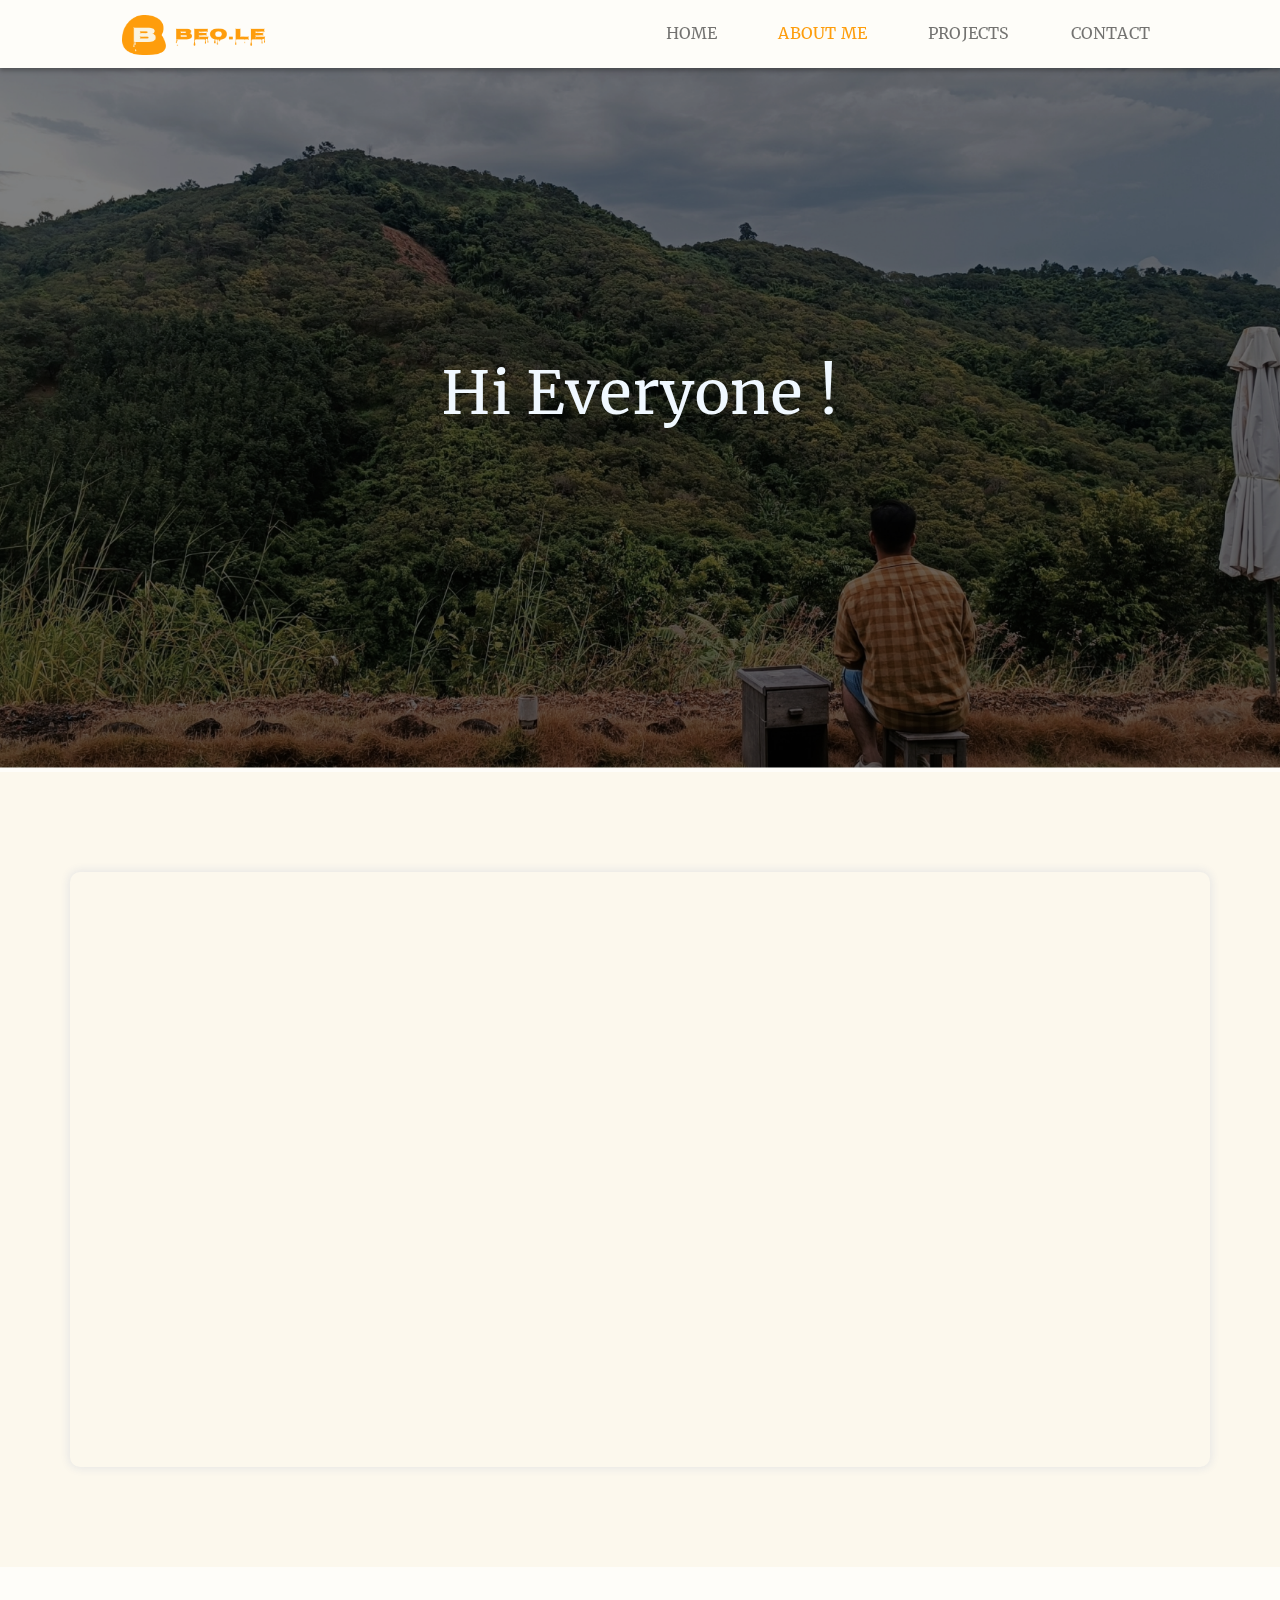
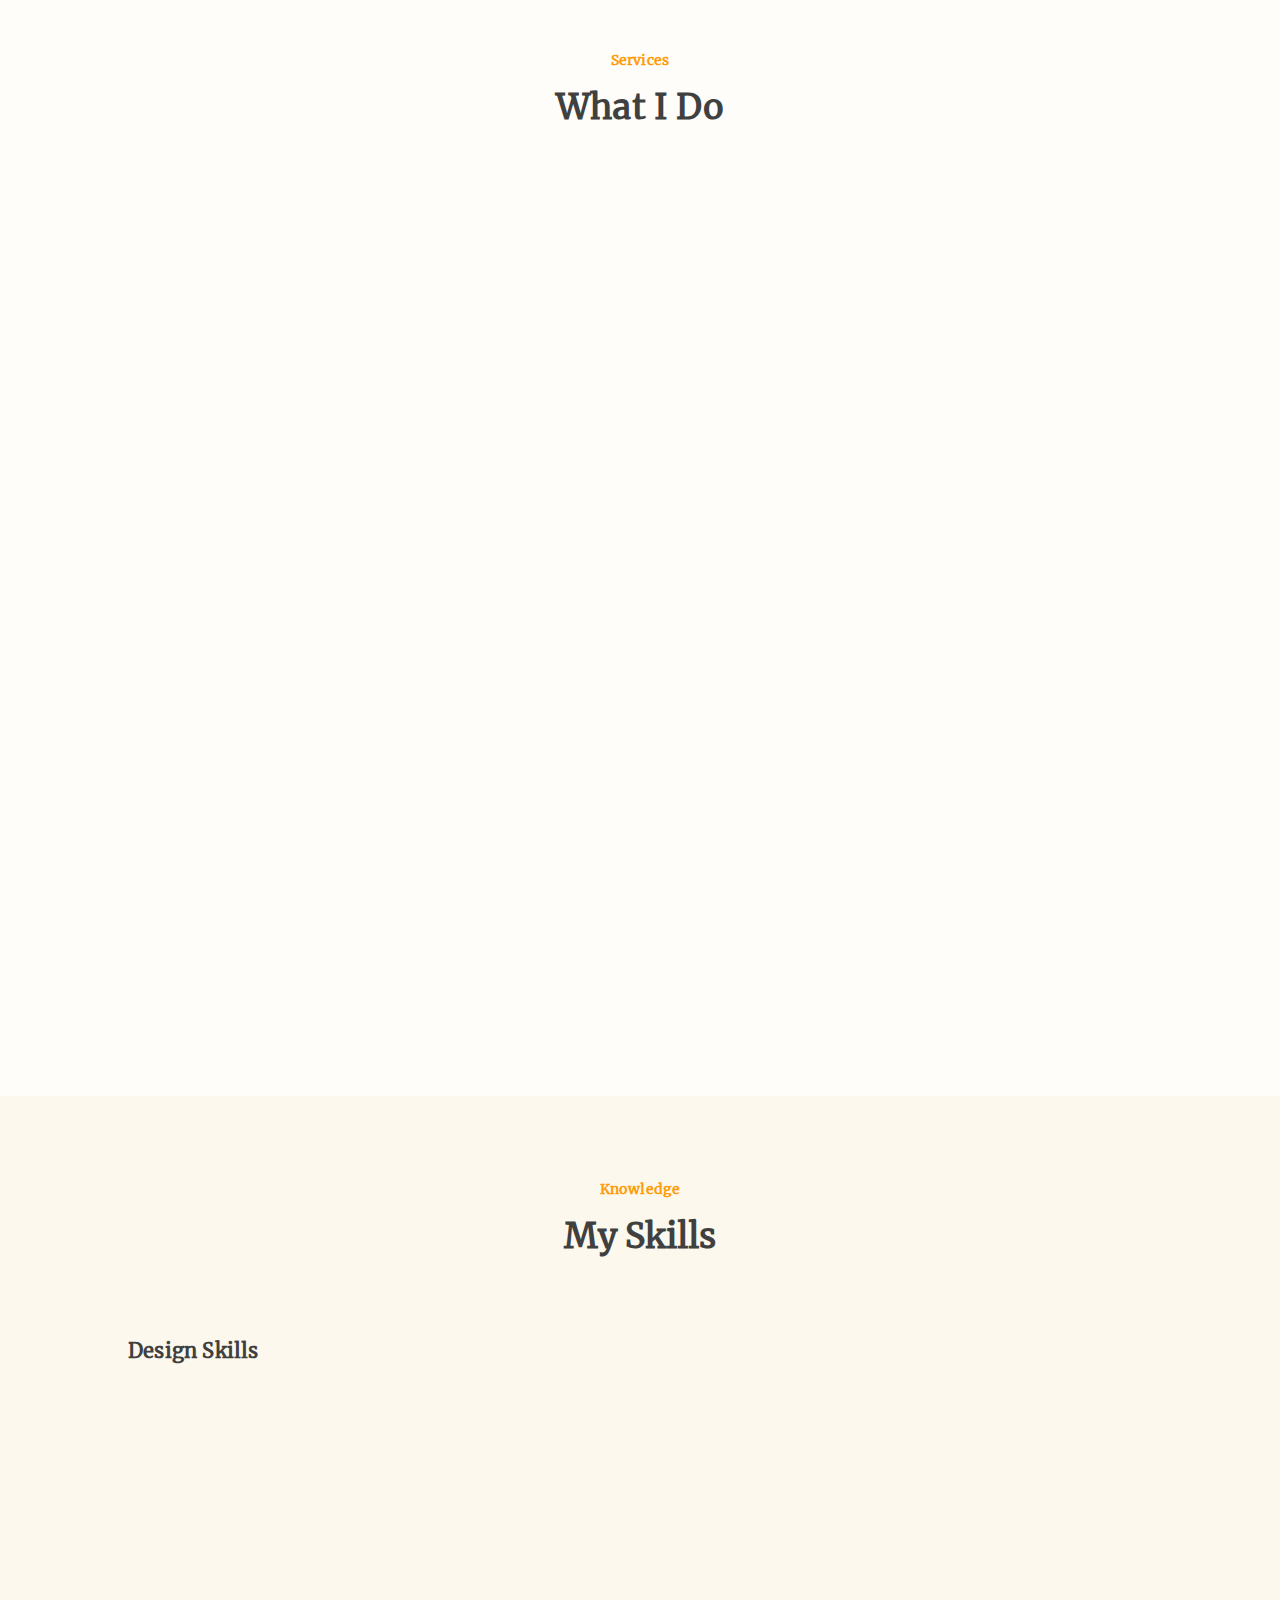
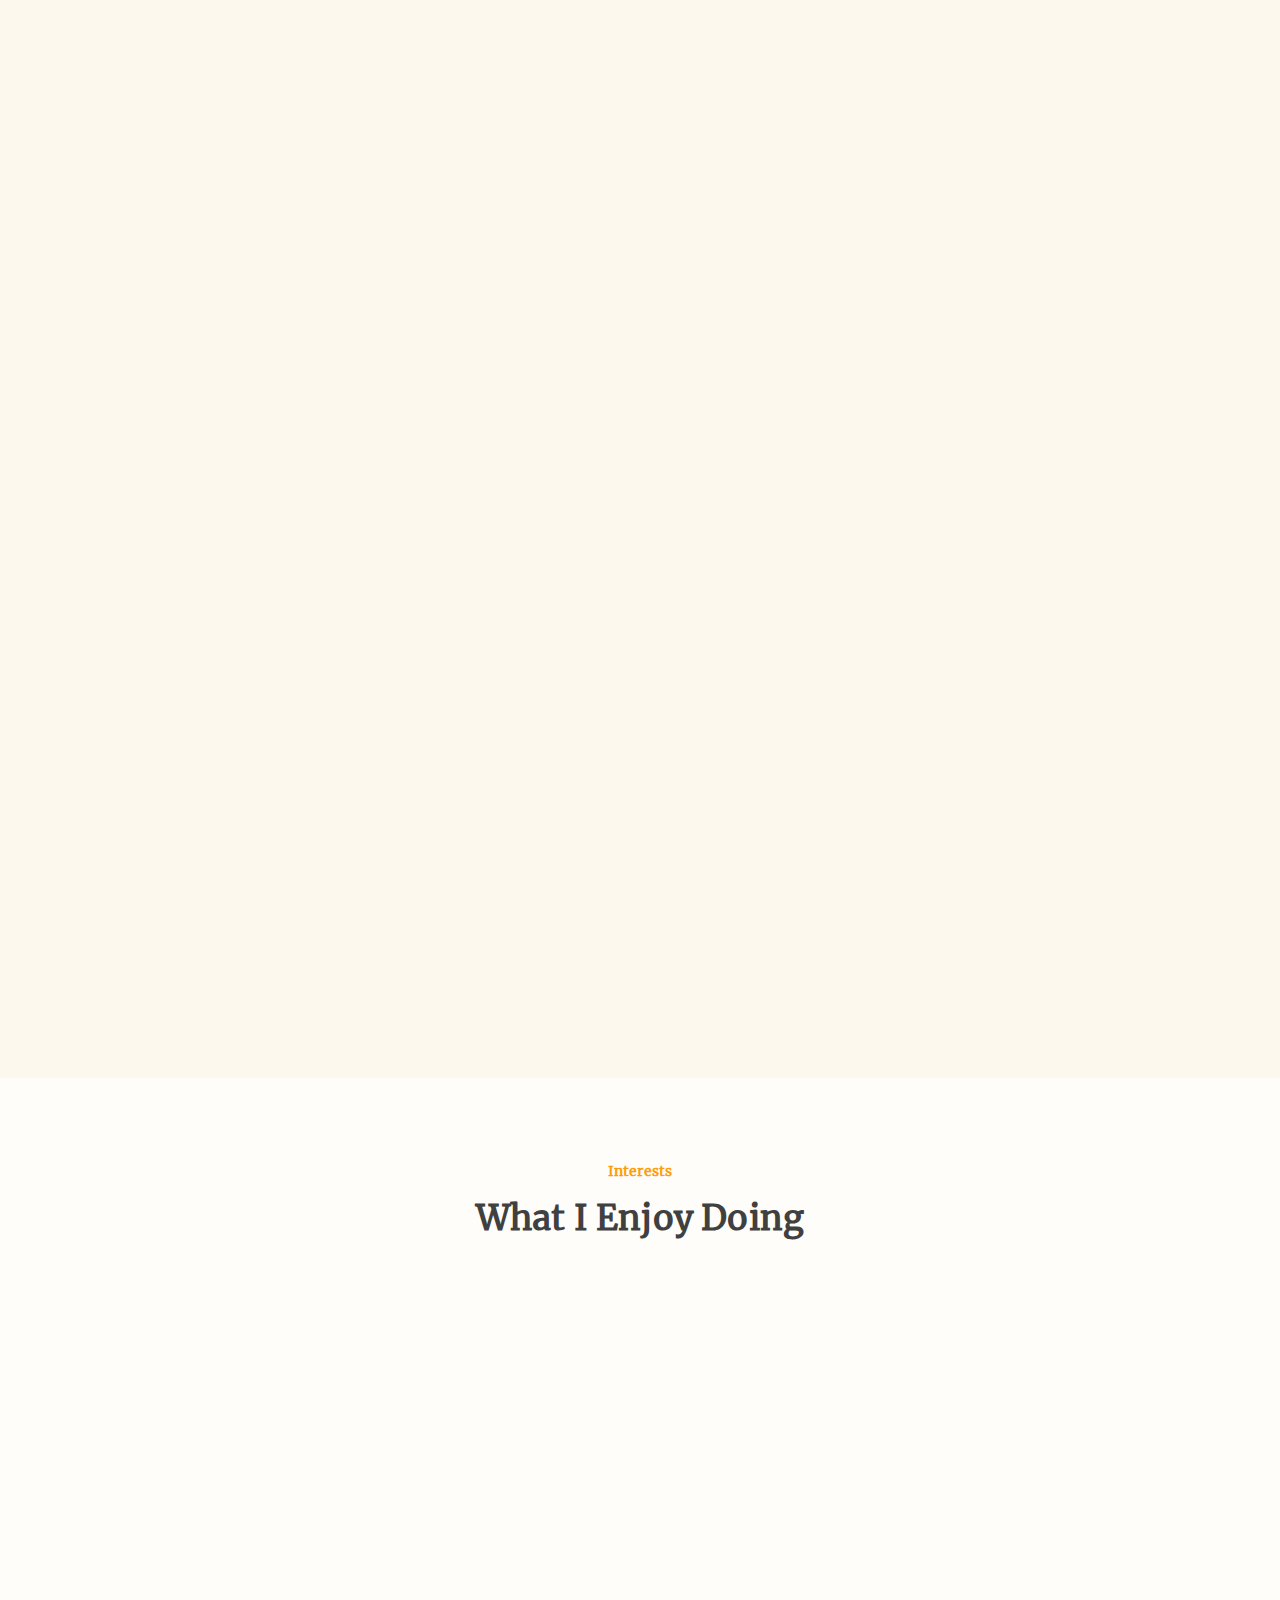
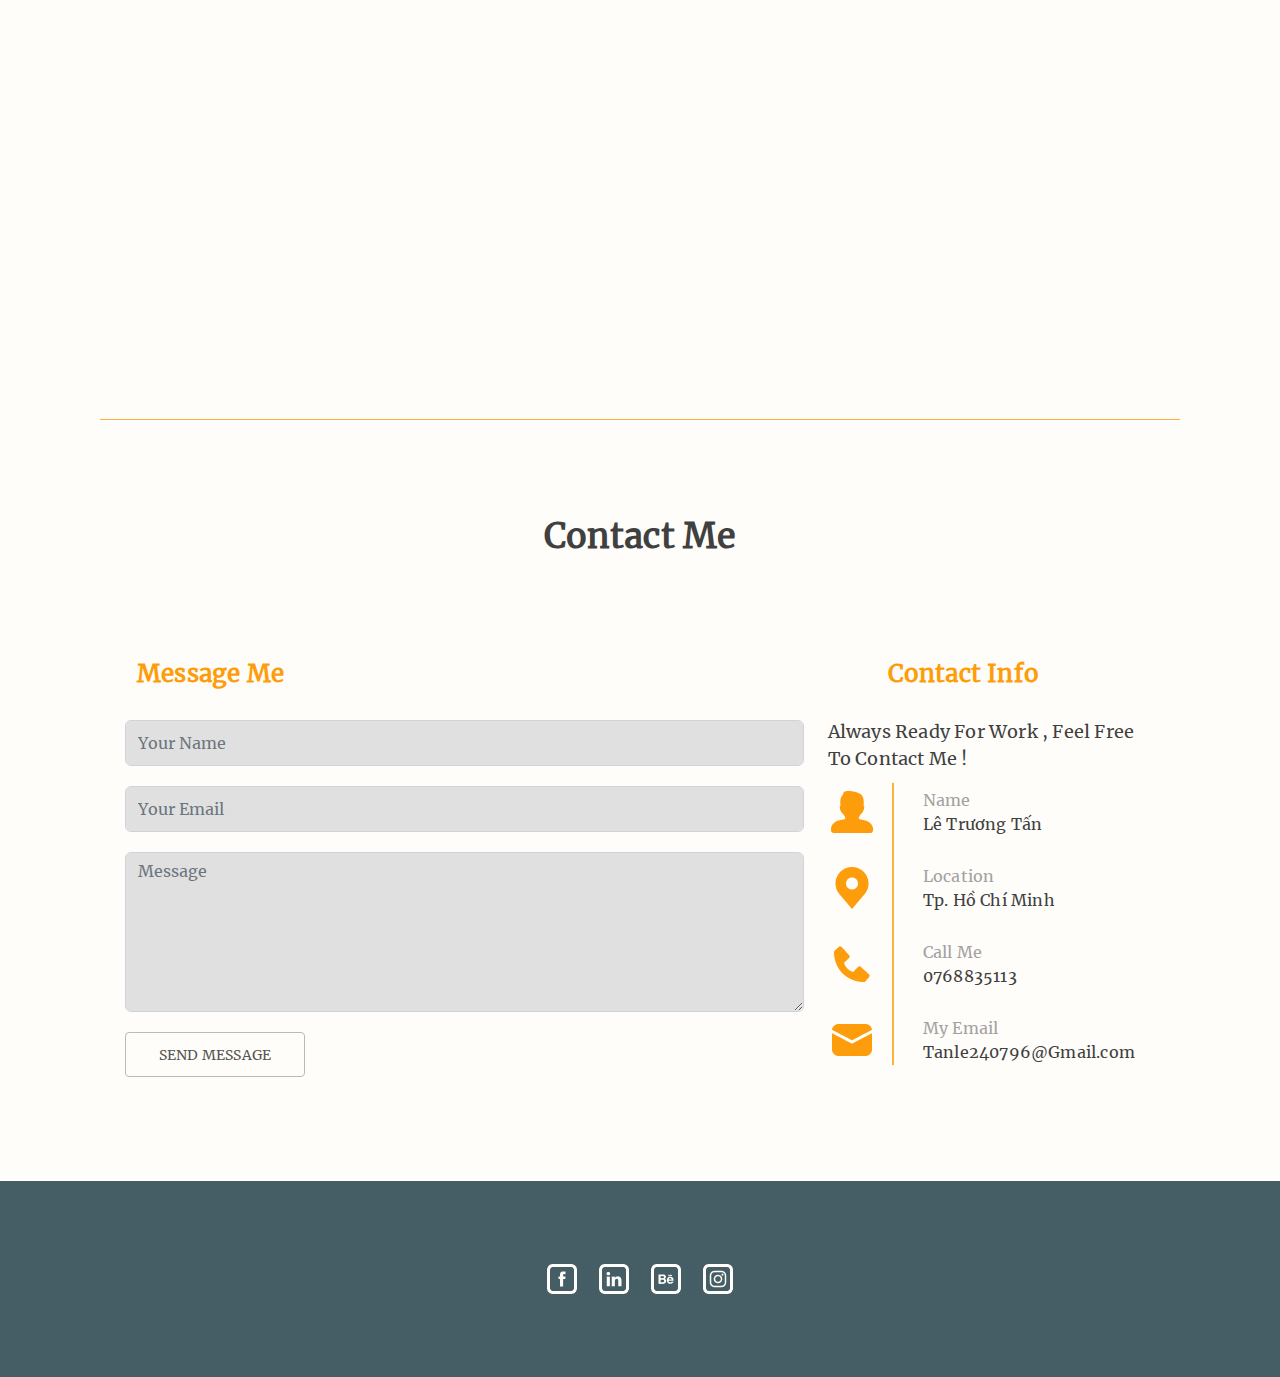
==== commit 9f8e3310: "verson5" ====
--- a/about.html
+++ b/about.html
@@ -7,6 +7,7 @@
     <link rel="stylesheet" href="css/bootstrap-reboot.min.css">
     <link rel="stylesheet" href="css/bootstrap.min.css">
     <link rel="stylesheet" href="css/about.css">
+    <link rel="stylesheet" href="css/animate.css" />
     <title>About Me</title>
 </head>
 <body>
@@ -56,7 +57,7 @@
 
    <!-- banner -->
    <section class="banner-about-section">
-    <div class="container til">
+    <div class="container til wow bounceIn" data-wow-duration="2s">
       <p>Hi Everyone !</p>
     </div>
  </section>
@@ -67,19 +68,15 @@
 
 
 
-
-
-
-
       <!-- About me -->
       <section class="about-section section-gap-top-about">
         <div class="container x">
-            <div class="about-me">
+            <div class="about-me" >
                 <div class="row">
-                    <div class=" col-sm-12 col-md-6 col-lg-6">
+                    <div class=" col-sm-12 col-md-6 col-lg-6 wow fadeIn" data-wow-duration="2s">
                         <img class="avatar" src="img/avatar/z3798910327463_bc097c1d2261347a740fd524692dc079 1.png" alt="">
                     </div>
-                    <div class="col-sm-12 col-md-6 col-lg-6">
+                    <div class="col-sm-12 col-md-6 col-lg-6 wow fadeInRight" data-wow-duration="2s">
                       <div class="all-content container">
                         <div class="section-title">
                           <h1 class="title">
@@ -114,7 +111,7 @@
       </div>
 
       <div class="service mb-60">
-        <div class="row">
+        <div class="row wow bounceIn" data-wow-duration="1s">
           <div class="col-sm-6 col-lg-3 x">
 
             <div class="icon-hover">
@@ -218,7 +215,7 @@
       <div class="Program">
         <div class="row">
 
-          <div class="col icon-text-pg">
+          <div class="col icon-text-pg wow slideInLeft" data-wow-duration="1s">
             <p class="til-pg">Programs I Use</p>
             <div class="program">
                 <img class="pg-icon" src="img/icon/logos_figma.png" alt=""><p>Figma</p>
@@ -238,7 +235,7 @@
             
           </div>
 
-          <div class="col banner-program">
+          <div class="col banner-program wow slideInRight" data-wow-duration="1s">
             <img src="img/banner/about-02 1.png" alt="">
           </div>
 
@@ -271,7 +268,7 @@
               
               <div class="percent-skills-design">
                 <p class="skill-til">Design Skills</p>
-                <div class="skills_area wow fadeIn">
+                <div class="skills_area wow fadeIn" data-wow-duration="2s">
                   <!-- SINGLE PROGRESS -->
                   <div class="single-progressbar">
                     <div class="skill_text">
@@ -334,7 +331,7 @@
             </div>
           </div>
           
-            <div class="row">
+            <div class="row wow fadeIn" data-wow-duration="2s">
               <div class="col">
                 <p class="skill-til-code">Code Skills</p>
                 <div class="percent-skills-code">
@@ -385,7 +382,7 @@
           
 
             <div class="row edu-section ">
-              <div class="education">
+              <div class="education wow fadeIn" data-wow-duration="2s">
 
                 <div class="col-12 col-md-8">
                   <img src="img/banner/Frame 2180.png" alt="">
@@ -444,13 +441,13 @@
           <div class="row gallery">
 
             <div class="col-lg-4  col-md-6">
-              <div class="gallery-items image1">
+              <div class="gallery-items image1 wow fadeIn" data-wow-duration="2s">
                 <div class="layer">
                   <p>Travel</p>
                 </div>
                 <img src="img/favorite/Rectangle 15.png" alt="portfolio1"></img>
               </div>
-              <div class="gallery-items image2">
+              <div class="gallery-items image2 wow fadeIn" data-wow-duration="2s" data-wow-delay="1s">
                 <div class="layer">
                   <p>Football</p>
                 </div>
@@ -459,13 +456,13 @@
             </div>
 
             <div class="col-lg-4  col-md-6">
-              <div class="gallery-items image3">
+              <div class="gallery-items image3 wow fadeIn" data-wow-duration="2s" data-wow-delay="1.5s">
                 <div class="layer">
                   <p>Party</p>
                 </div>
                 <img src="img/favorite/Rectangle 17.png" alt="portfolio1"></img>
               </div>
-              <div class="gallery-items image4">
+              <div class="gallery-items image4 wow fadeIn" data-wow-duration="2s" data-wow-delay="2s">
                 <div class="layer">
                   <p>Gym</p>
                 </div>
@@ -474,13 +471,13 @@
             </div>
 
             <div class="col-lg-4  col-md-6">
-              <div class="gallery-items image5">
+              <div class="gallery-items image5 wow fadeIn" data-wow-duration="2s">
                 <div class="layer">
                   <p>Boxing</p>
                 </div>
                 <img src="img/favorite/da-_1_.gif" alt="portfolio1"></img>
               </div>
-              <div class="gallery-items image6">
+              <div class="gallery-items image6 wow fadeIn" data-wow-duration="2s" data-wow-delay="1s">
                 <div class="layer">
                   <p>Music</p>
                 </div>
@@ -611,7 +608,17 @@
 
 
 
-
+    <script src="js/wow.js"></script>
+    <script>
+        wow = new WOW({
+            boxClass: "wow", // default
+            animateClass: "animated", // default
+            offset: 0, // default
+            mobile: true, // default
+            live: true, // default
+        })
+        wow.init()
+    </script>
 
     <script src="js/bootstrap.min.js"></script>
 
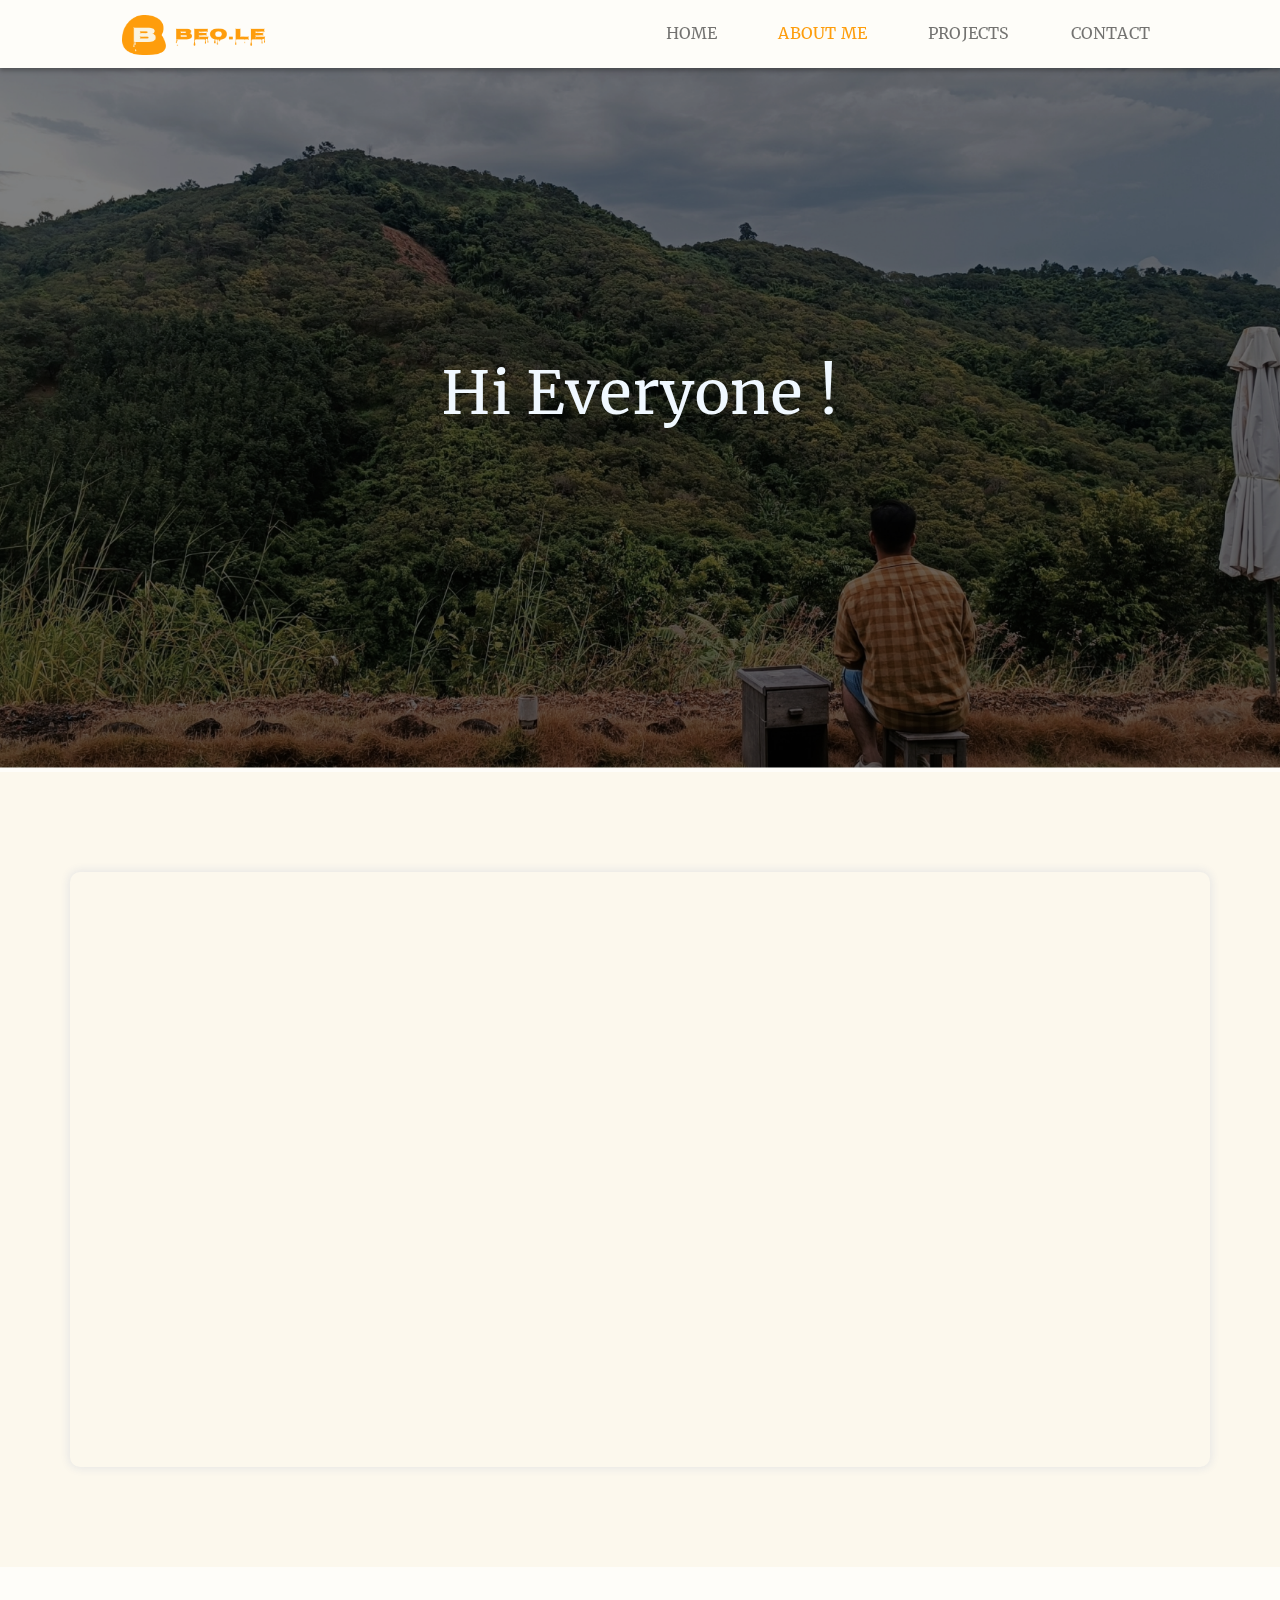
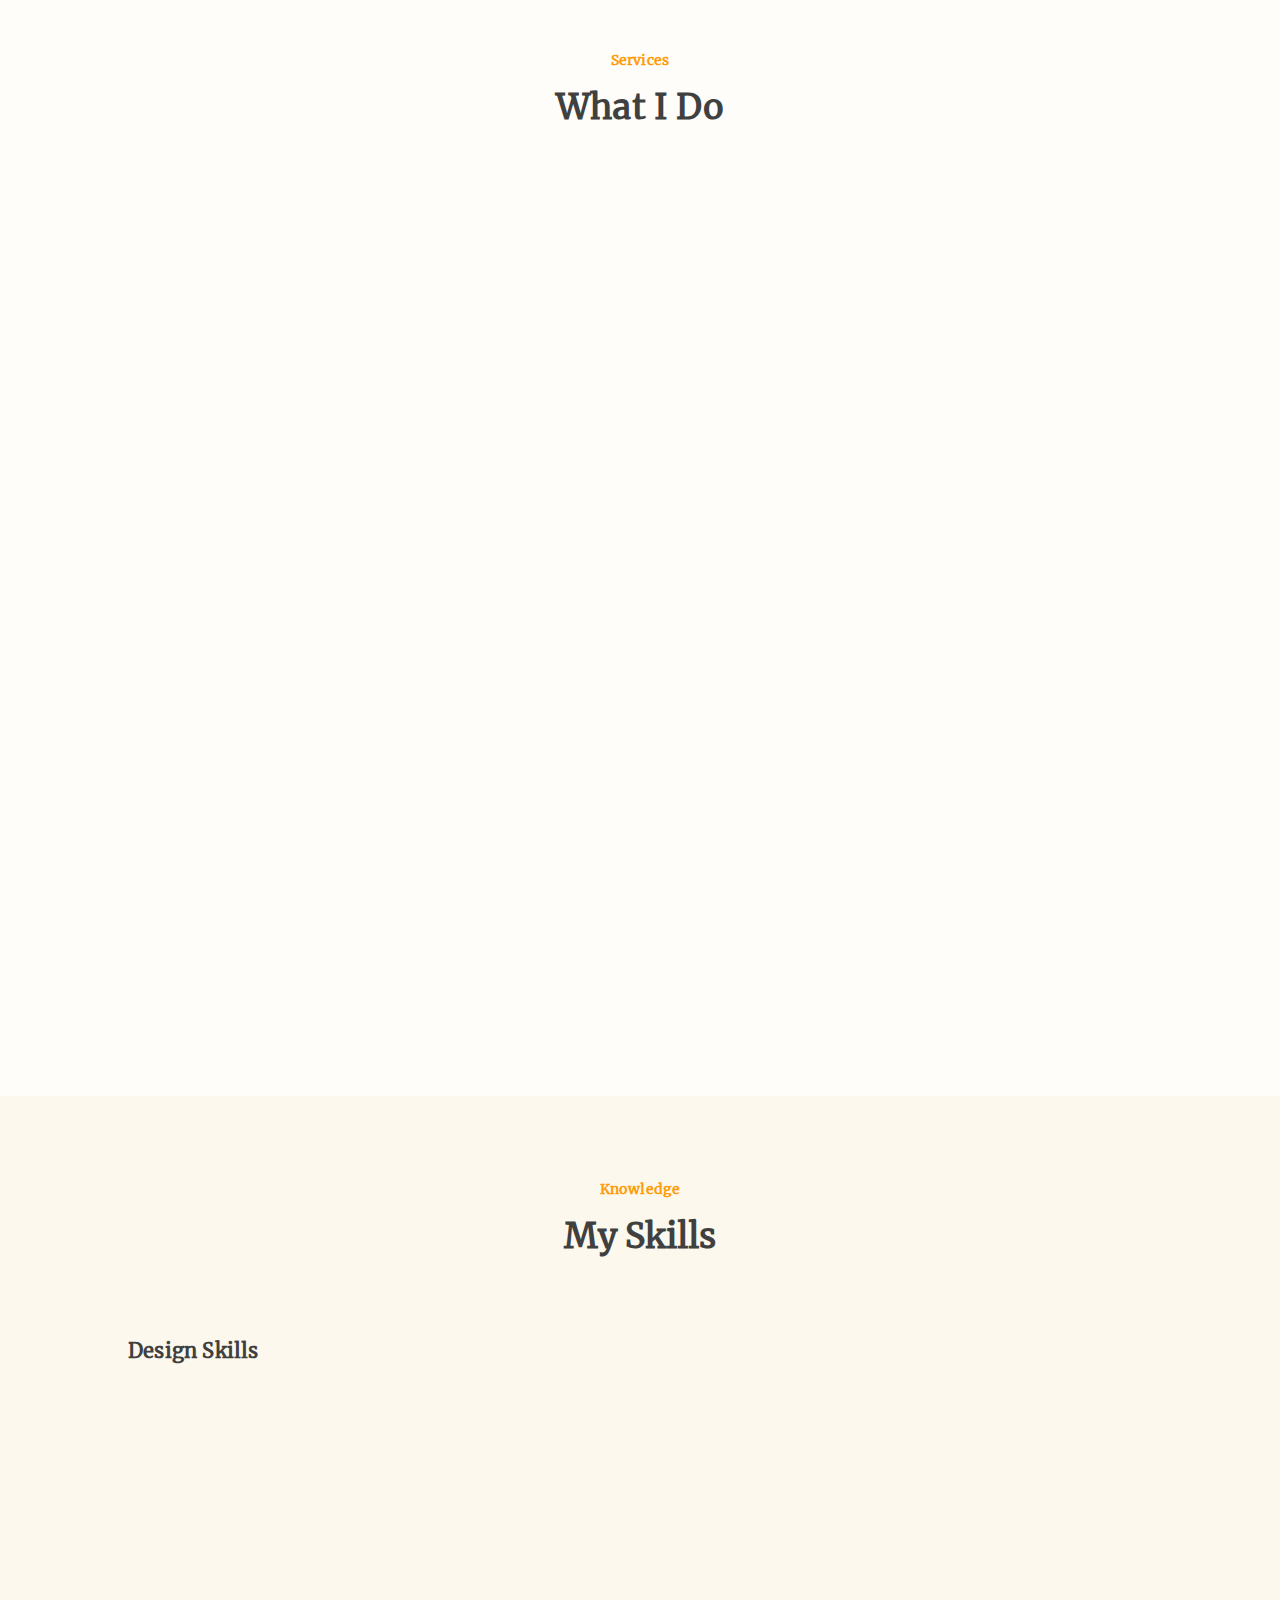
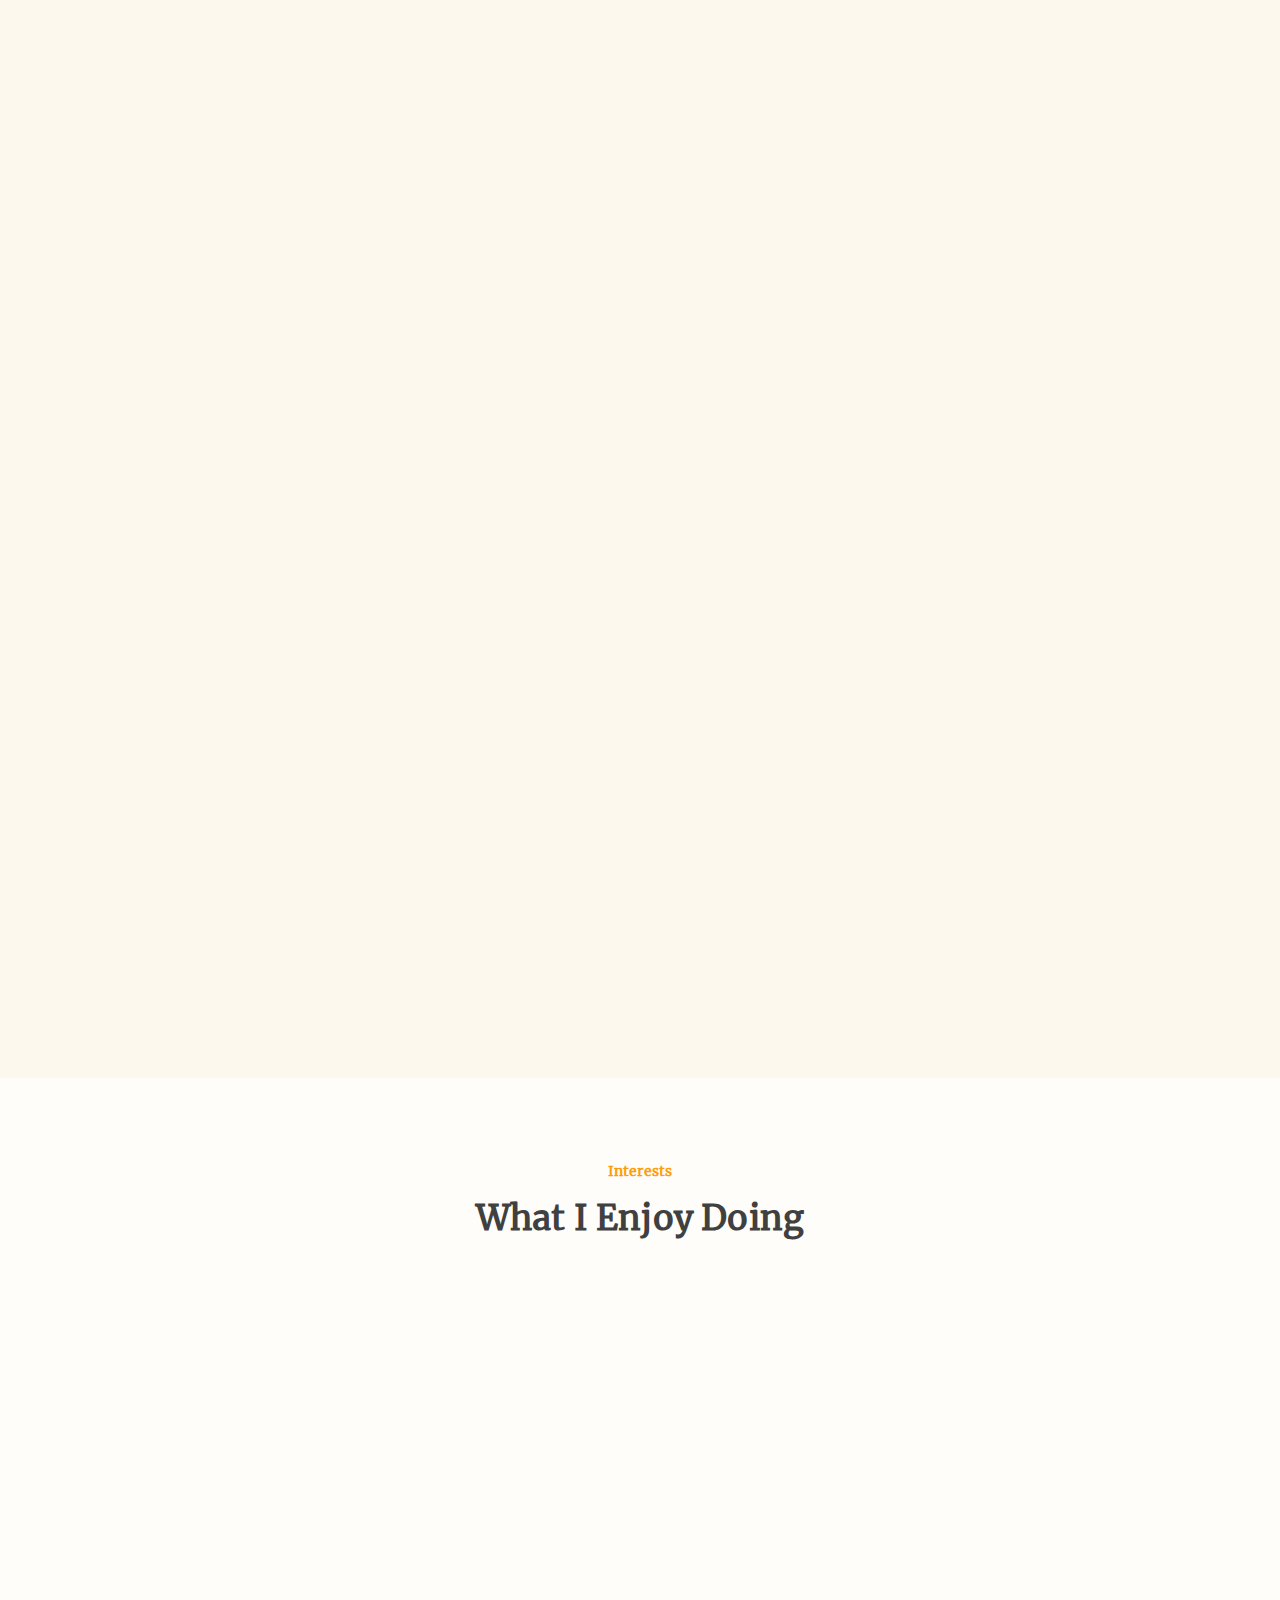
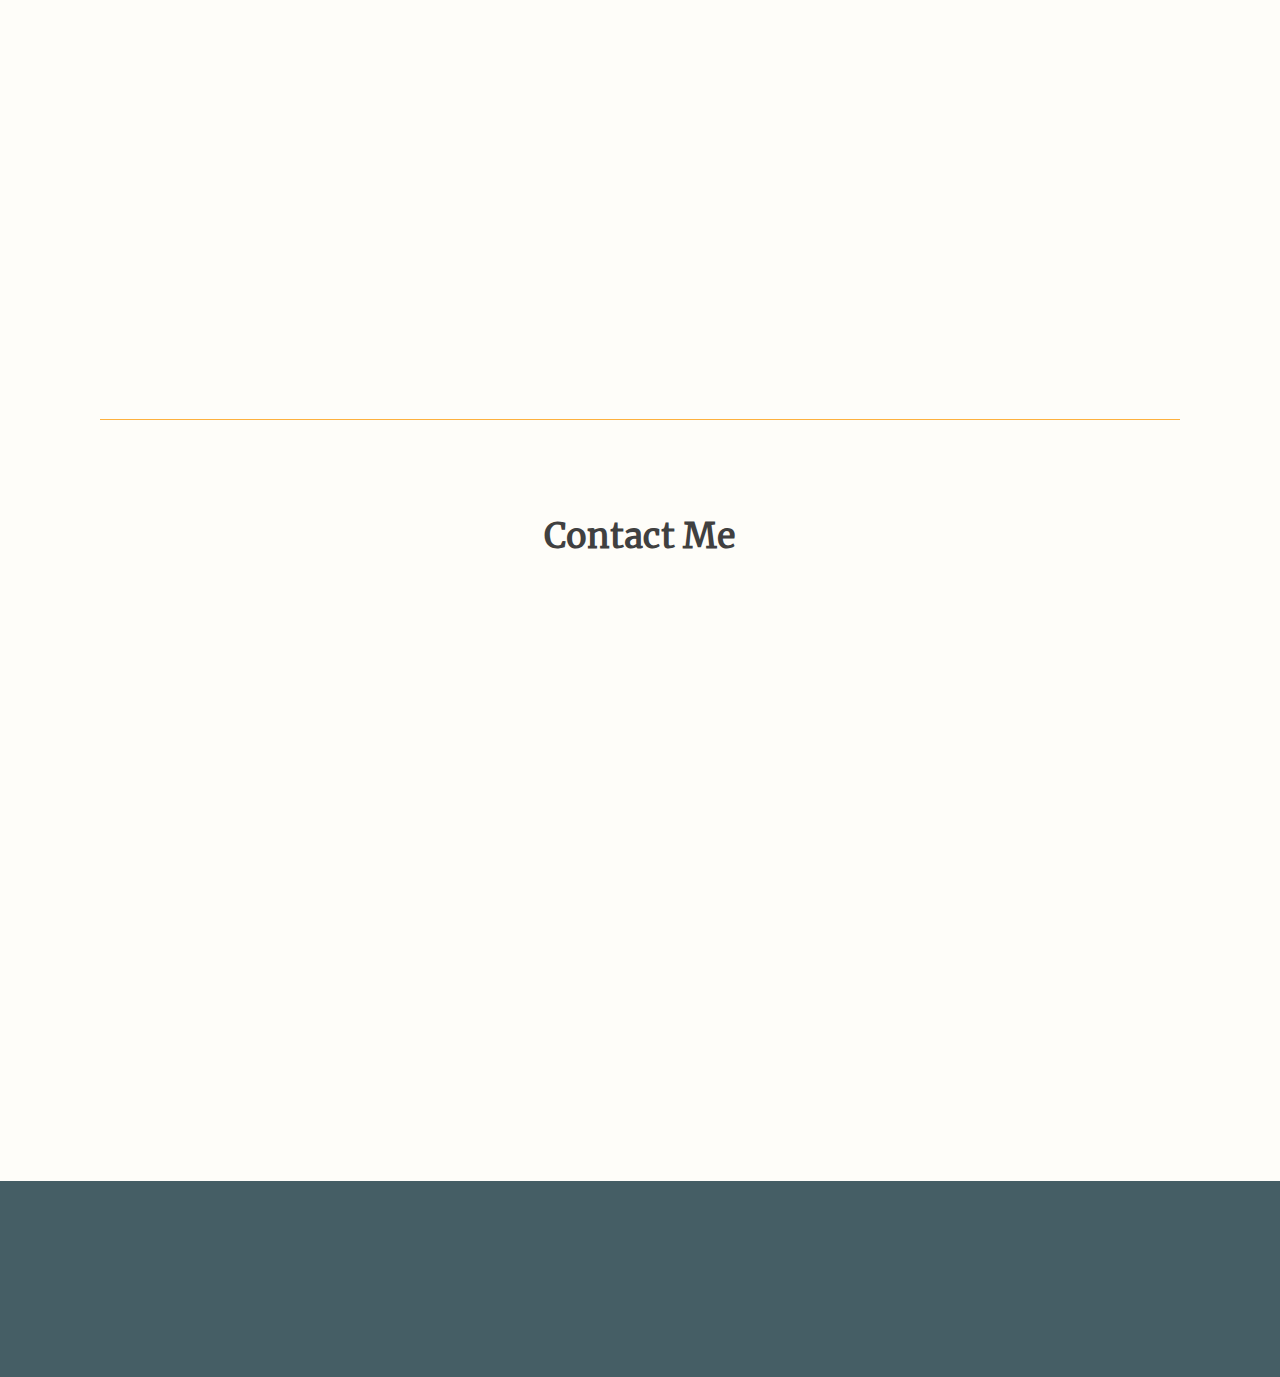
==== commit 7aa2281e: "verson6" ====
--- a/about.html
+++ b/about.html
@@ -441,13 +441,13 @@
           <div class="row gallery">
 
             <div class="col-lg-4  col-md-6">
-              <div class="gallery-items image1 wow fadeIn" data-wow-duration="2s">
+              <div class="gallery-items image1 wow fadeInDown" data-wow-duration="4s">
                 <div class="layer">
                   <p>Travel</p>
                 </div>
                 <img src="img/favorite/Rectangle 15.png" alt="portfolio1"></img>
               </div>
-              <div class="gallery-items image2 wow fadeIn" data-wow-duration="2s" data-wow-delay="1s">
+              <div class="gallery-items image2 wow fadeInUp" data-wow-duration="4s" >
                 <div class="layer">
                   <p>Football</p>
                 </div>
@@ -456,13 +456,13 @@
             </div>
 
             <div class="col-lg-4  col-md-6">
-              <div class="gallery-items image3 wow fadeIn" data-wow-duration="2s" data-wow-delay="1.5s">
+              <div class="gallery-items image3 wow fadeInDown" data-wow-duration="4s" >
                 <div class="layer">
                   <p>Party</p>
                 </div>
                 <img src="img/favorite/Rectangle 17.png" alt="portfolio1"></img>
               </div>
-              <div class="gallery-items image4 wow fadeIn" data-wow-duration="2s" data-wow-delay="2s">
+              <div class="gallery-items image4 wow fadeInUp" data-wow-duration="4s" >
                 <div class="layer">
                   <p>Gym</p>
                 </div>
@@ -471,13 +471,13 @@
             </div>
 
             <div class="col-lg-4  col-md-6">
-              <div class="gallery-items image5 wow fadeIn" data-wow-duration="2s">
+              <div class="gallery-items image5 wow fadeInDown" data-wow-duration="4s">
                 <div class="layer">
                   <p>Boxing</p>
                 </div>
                 <img src="img/favorite/da-_1_.gif" alt="portfolio1"></img>
               </div>
-              <div class="gallery-items image6 wow fadeIn" data-wow-duration="2s" data-wow-delay="1s">
+              <div class="gallery-items image6 wow fadeInUp" data-wow-duration="4s" >
                 <div class="layer">
                   <p>Music</p>
                 </div>
@@ -508,11 +508,11 @@
       <div class="row">
       
        
-                  <div class="col-12 col-md-6 col-lg-8 form">
+                  <div class="col-12 col-md-6 col-lg-8 form wow slideInLeft" data-wow-duration="2s">
                       <p class="form-til">Message Me</p>
                       <div class="py-4">
 
-                      <form id="contactForm">
+                      <form id="contactForm" >
                   
                           <div class="mb-3">
                           
@@ -541,7 +541,7 @@
                       </div>
                   </div>
 
-                  <div class="col-12 col-md-6 col-lg-4 contact">
+                  <div class="col-12 col-md-6 col-lg-4 contact wow slideInRight" data-wow-duration="2s">
                       <p class="contact-til">Contact Info</p>
                       
                       <p class="sub-til">Always Ready For Work , Feel Free To Contact Me !</p>
@@ -591,7 +591,7 @@
 
 
     <section class="footer-section section-gap-top"> 
-      <div class="container icon-footer">
+      <div class="container icon-footer wow bounceIn"  data-wow-duration="2s">
         <a href="https://www.facebook.com/profile.php?id=100071644967034"><img src="img/icon-footer/fb.png" alt=""></a>
         <a href=""><img src="img/icon-footer/link.png" alt=""></a>
         <a href=""><img src="img/icon-footer/be.png" alt=""></a>
